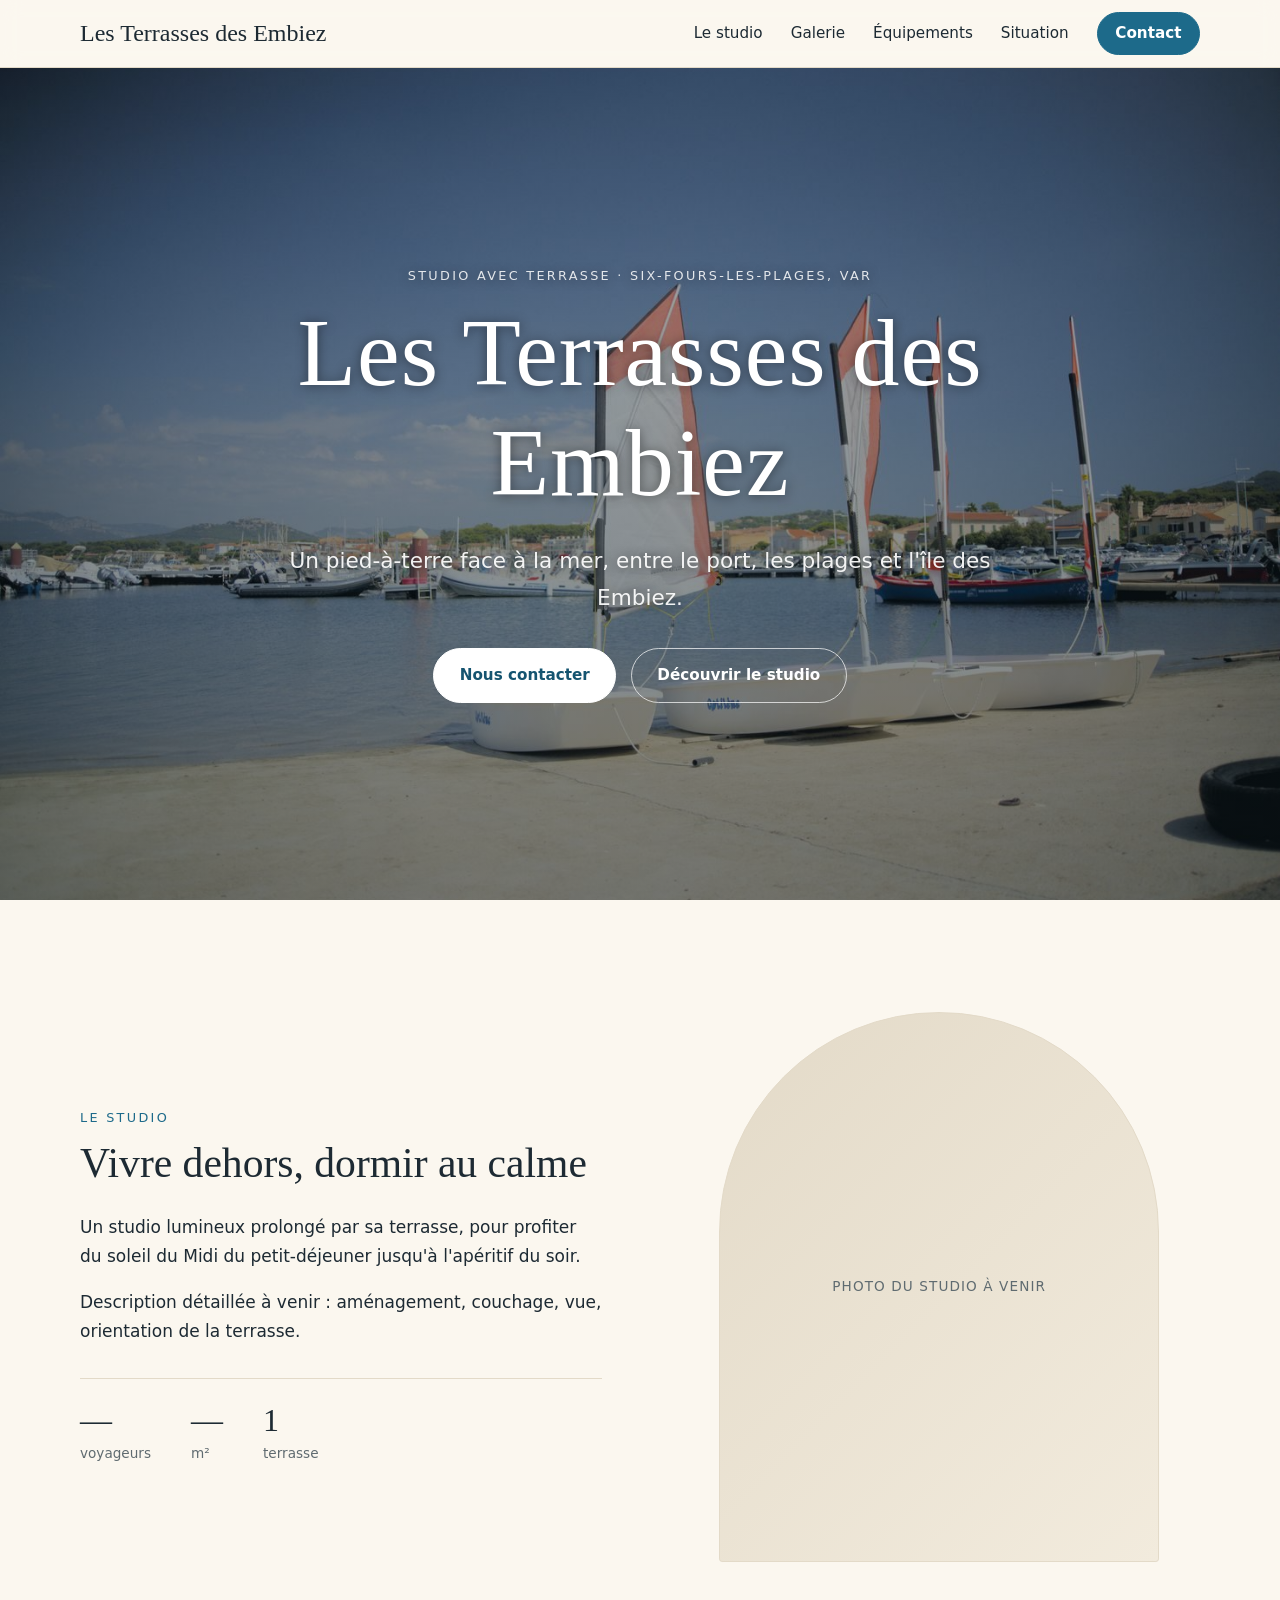
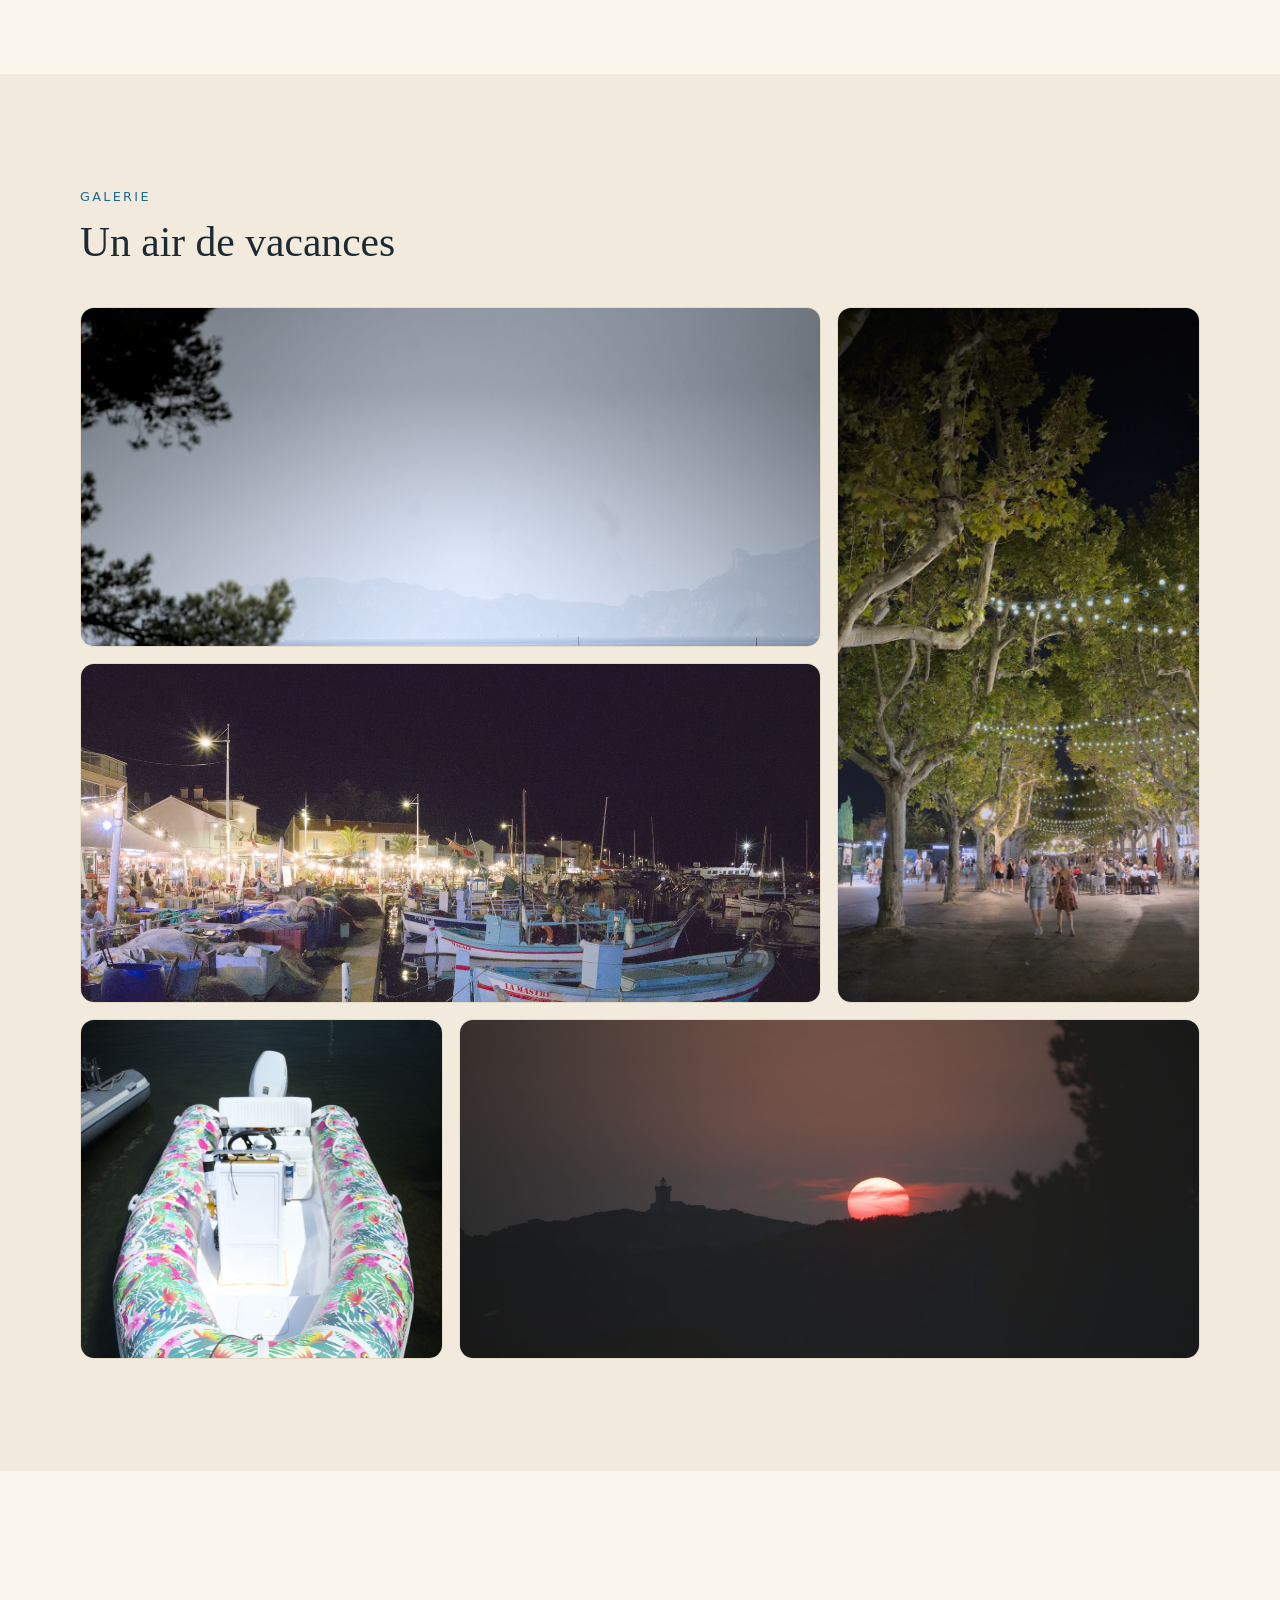
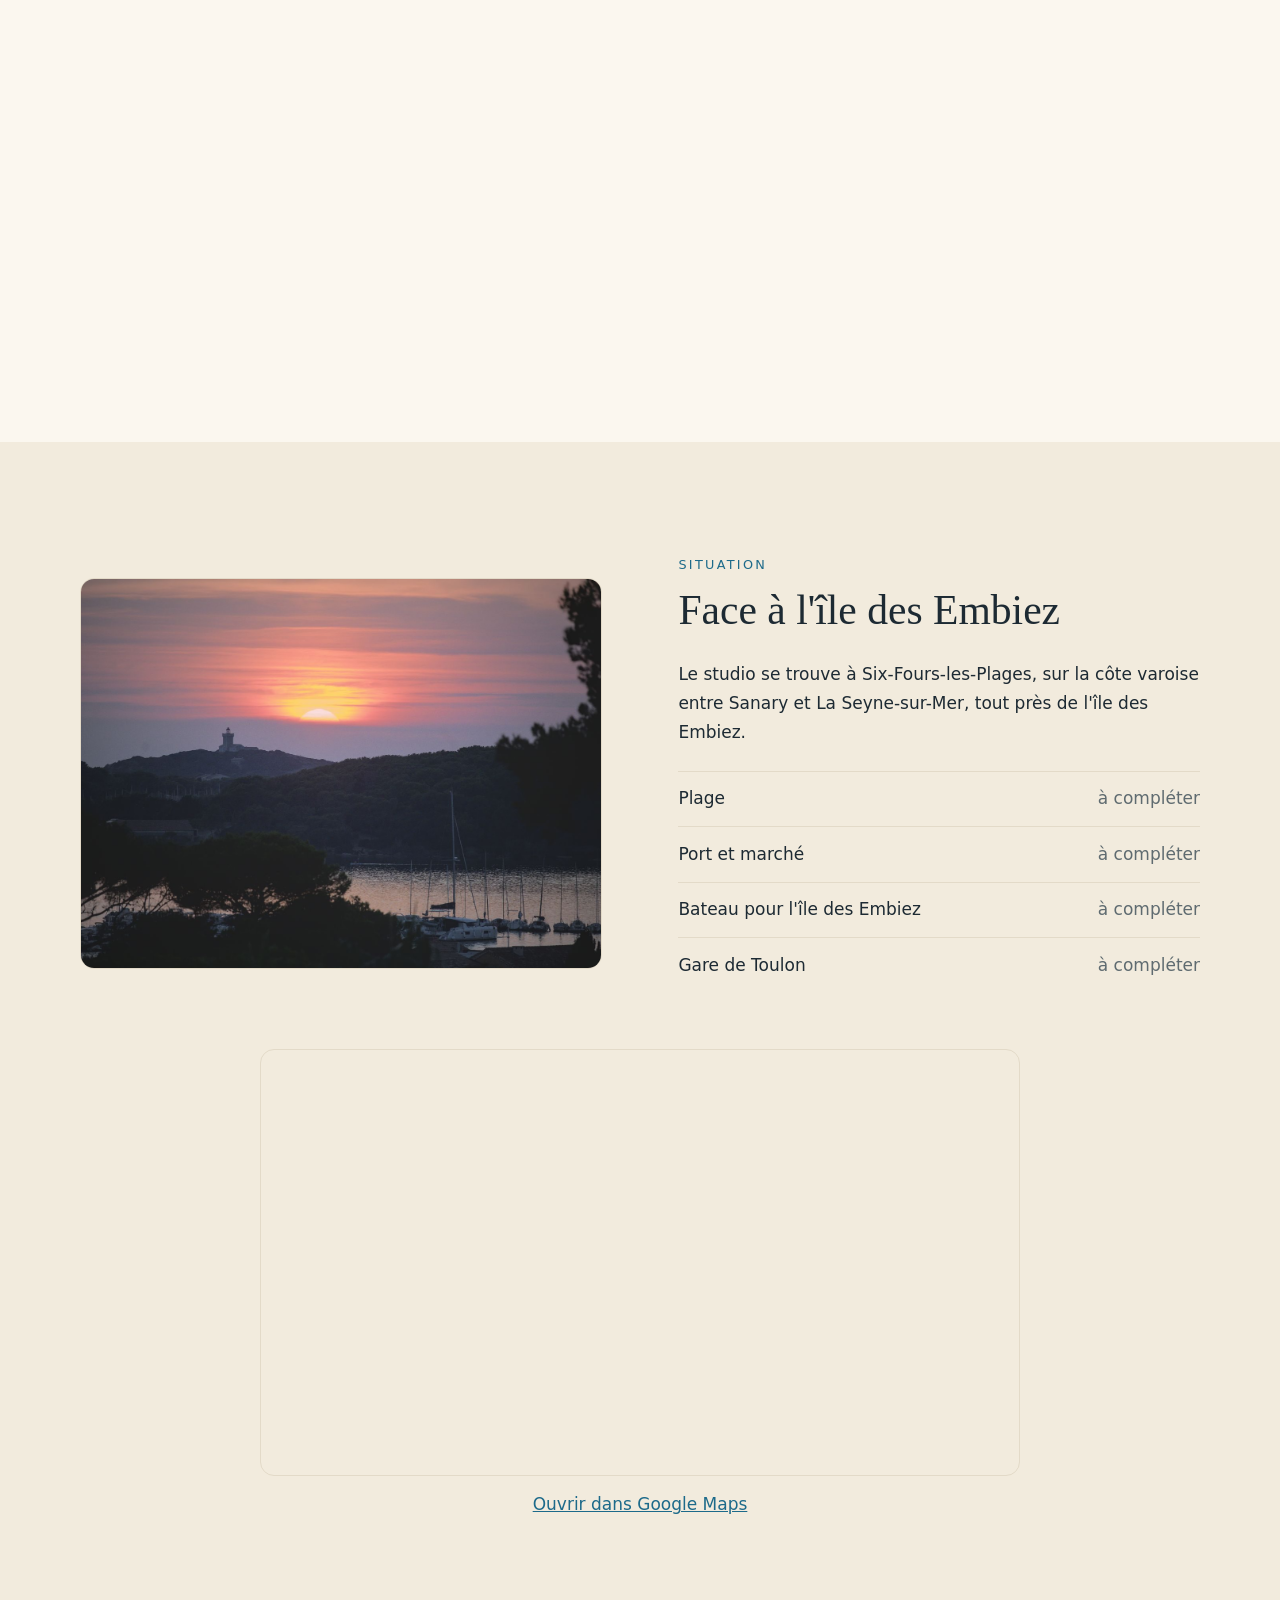
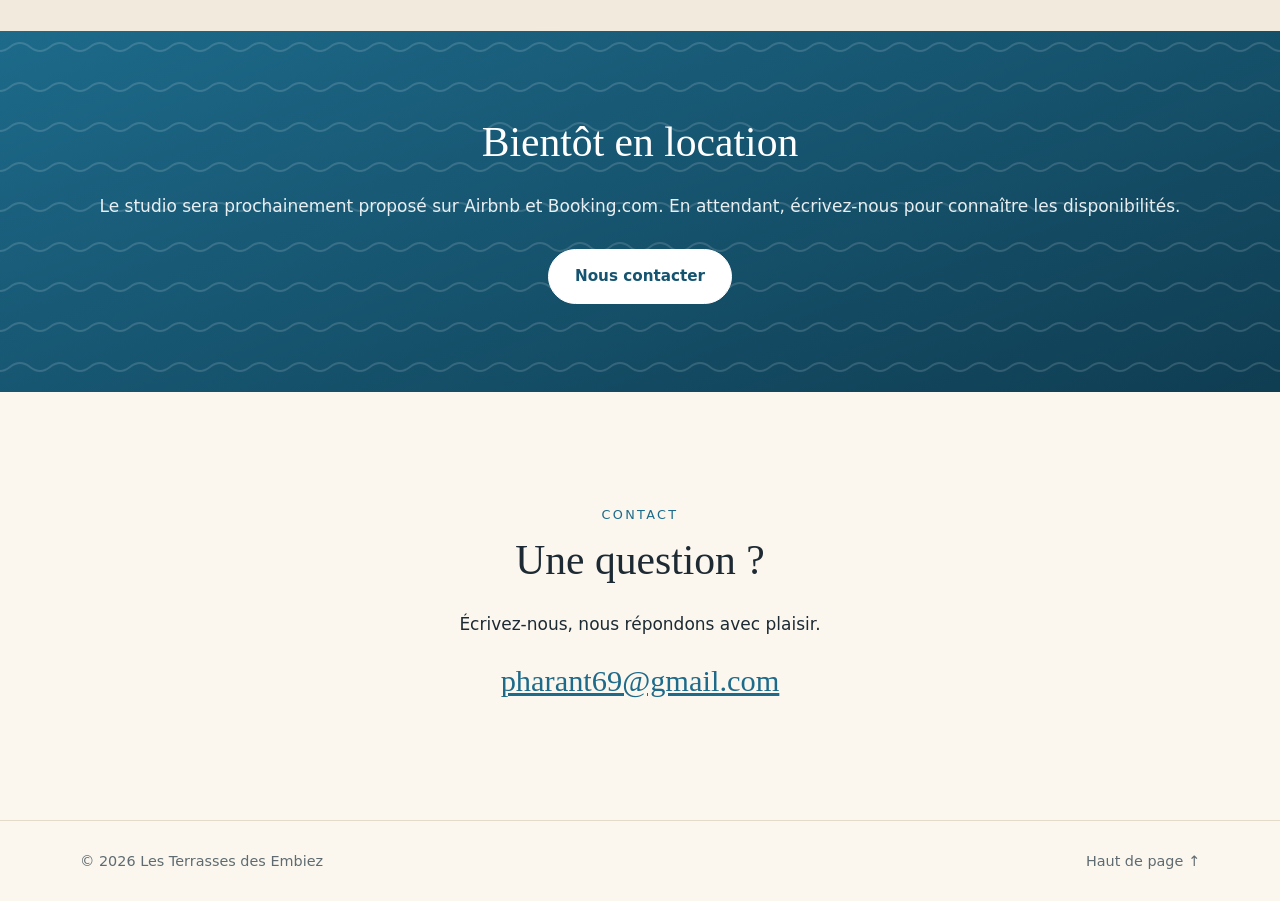
==== index.html @ 855ee157 "Add a first mock-up of the Les Terrasses des Embiez site French-only one-page mock-up built from the" ====
<!DOCTYPE html>
<html lang="fr">
<head>
  <meta charset="utf-8">
  <meta name="viewport" content="width=device-width, initial-scale=1">
  <!-- MAQUETTE : les éléments à compléter sont signalés par « TODO » -->
  <title>Les Terrasses des Embiez — Studio à Six-Fours-les-Plages</title>
  <meta name="description" content="Un studio avec terrasse face à l'île des Embiez, à Six-Fours-les-Plages, dans le Var. Découvrez le logement et ses environs.">
  <meta name="theme-color" content="#1d6a8a">
  <meta property="og:title" content="Les Terrasses des Embiez — Studio à Six-Fours-les-Plages">
  <meta property="og:description" content="Un studio avec terrasse face à l'île des Embiez, dans le Var.">
  <meta property="og:type" content="website">
  <link rel="icon" href="images/favicon.svg" type="image/svg+xml">
  <link rel="stylesheet" href="css/style.css">
  <script>document.documentElement.classList.add('js');</script>
</head>
<body>
  <a class="skip-link" href="#studio">Aller au contenu</a>

  <header class="site-header">
    <div class="container header-inner">
      <a class="brand" href="#accueil">Les Terrasses des Embiez</a>
      <button class="nav-toggle" type="button" aria-expanded="false" aria-controls="menu" aria-label="Ouvrir le menu">
        <span></span><span></span><span></span>
      </button>
      <nav id="menu" class="nav" aria-label="Navigation principale">
        <a href="#studio">Le studio</a>
        <a href="#galerie">Galerie</a>
        <a href="#equipements">Équipements</a>
        <a href="#situation">Situation</a>
        <a class="btn btn-small" href="#contact">Contact</a>
      </nav>
    </div>
  </header>

  <main>
    <section id="accueil" class="hero">
      <div class="container hero-content">
        <p class="eyebrow">Studio avec terrasse · Six-Fours-les-Plages, Var</p>
        <h1>Les Terrasses des Embiez</h1>
        <p class="hero-lead">Un pied-à-terre face à la mer, entre le port, les plages et l'île des Embiez.</p>
        <div class="hero-actions">
          <!-- TODO : liens Airbnb et Booking.com quand les annonces existeront -->
          <a class="btn" href="#contact">Nous contacter</a>
          <a class="btn btn-ghost" href="#studio">Découvrir le studio</a>
        </div>
      </div>
    </section>

    <section id="studio" class="section">
      <div class="container split">
        <div class="reveal">
          <p class="eyebrow">Le studio</p>
          <h2>Vivre dehors, dormir au calme</h2>
          <!-- TODO : description du studio -->
          <p>Un studio lumineux prolongé par sa terrasse, pour profiter du soleil du Midi du petit-déjeuner jusqu'à l'apéritif du soir.</p>
          <p>Description détaillée à venir : aménagement, couchage, vue, orientation de la terrasse.</p>
          <ul class="facts">
            <li><strong>—</strong><span>voyageurs</span></li>
            <li><strong>—</strong><span>m²</span></li>
            <li><strong>1</strong><span>terrasse</span></li>
          </ul>
        </div>
        <!-- TODO : photo du studio ou de la terrasse -->
        <figure class="photo photo-arch reveal"><span>Photo du studio à venir</span></figure>
      </div>
    </section>

    <section id="galerie" class="section section-alt">
      <div class="container">
        <div class="section-head reveal">
          <p class="eyebrow">Galerie</p>
          <h2>Un air de vacances</h2>
        </div>
        <!-- TODO : ajouter des photos de l'intérieur et de la terrasse -->
        <div class="gallery">
          <figure class="photo wide reveal"><img src="images/baie.jpg" style="object-position: center 80%" alt="La baie et ses voiliers au mouillage, collines en arrière-plan" width="1475" height="1004" loading="lazy"></figure>
          <figure class="photo tall reveal"><img src="images/platanes.jpg" alt="Platanes illuminés de guirlandes, un soir d'été" width="982" height="1475" loading="lazy"></figure>
          <figure class="photo wide reveal"><img src="images/port-nuit.jpg" alt="Barques de pêche et filets sur le quai du port, la nuit" width="1475" height="982" loading="lazy"></figure>
          <figure class="photo reveal"><img src="images/semi-rigide.jpg" alt="Bateau pneumatique aux motifs tropicaux amarré dans le port" width="982" height="1475" loading="lazy"></figure>
          <figure class="photo wide reveal"><img src="images/soleil.jpg" alt="Le soleil se couche derrière les collines" width="1475" height="918" loading="lazy"></figure>
        </div>
      </div>
    </section>

    <section id="equipements" class="section">
      <div class="container">
        <div class="section-head reveal">
          <p class="eyebrow">Équipements</p>
          <h2>Tout le nécessaire, sans superflu</h2>
        </div>
        <!-- TODO : remplacer « À compléter » par les équipements réels -->
        <ul class="features">
          <li class="reveal"><h3>Terrasse</h3><p>À compléter.</p></li>
          <li class="reveal"><h3>Coin nuit</h3><p>À compléter.</p></li>
          <li class="reveal"><h3>Cuisine</h3><p>À compléter.</p></li>
          <li class="reveal"><h3>Salle d'eau</h3><p>À compléter.</p></li>
          <li class="reveal"><h3>Linge et wifi</h3><p>À compléter.</p></li>
          <li class="reveal"><h3>Arrivée et parking</h3><p>À compléter.</p></li>
        </ul>
      </div>
    </section>

    <section id="situation" class="section section-alt">
      <div class="container split">
        <figure class="photo reveal"><img src="images/coucher-soleil.jpg" alt="Coucher de soleil sur la baie et les voiliers au mouillage" width="1475" height="981" loading="lazy"></figure>
        <div class="reveal">
          <p class="eyebrow">Situation</p>
          <h2>Face à l'île des Embiez</h2>
          <p>Le studio se trouve à Six-Fours-les-Plages, sur la côte varoise entre Sanary et La Seyne-sur-Mer, tout près de l'île des Embiez.</p>
          <!-- TODO : distances réelles -->
          <ul class="distances">
            <li><span>Plage</span><span>à compléter</span></li>
            <li><span>Port et marché</span><span>à compléter</span></li>
            <li><span>Bateau pour l'île des Embiez</span><span>à compléter</span></li>
            <li><span>Gare de Toulon</span><span>à compléter</span></li>
          </ul>
        </div>
      </div>
      <div class="container map reveal">
        <div class="map-frame">
          <!-- TODO : coordonnées exactes du studio -->
          <iframe src="https://www.google.com/maps?q=%C3%8Ele%20des%20Embiez&amp;z=13&amp;hl=fr&amp;output=embed" title="Carte : l'île des Embiez et Six-Fours-les-Plages" loading="lazy" referrerpolicy="no-referrer-when-downgrade" allowfullscreen></iframe>
        </div>
        <a href="https://www.google.com/maps/search/?api=1&amp;query=%C3%8Ele%20des%20Embiez" target="_blank" rel="noopener">Ouvrir dans Google Maps</a>
      </div>
    </section>

    <!-- Reste masqué tant que data/availability.json n'existe pas (voir README) -->
    <section id="disponibilites" class="section" data-availability data-remote="https://raw.githubusercontent.com/harantol/terrasses_embiez/main/data/availability.json" data-src="data/availability.json" hidden>
      <div class="container center">
        <p class="eyebrow">Disponibilités</p>
        <h2>Quand venir ?</h2>
        <div class="cal">
          <div class="cal-nav">
            <button class="cal-prev" type="button" aria-label="Mois précédents">←</button>
            <button class="cal-next" type="button" aria-label="Mois suivants">→</button>
          </div>
          <div class="cal-months" aria-live="polite"></div>
          <p class="cal-legend"><span class="cal-key free"></span>Disponible <span class="cal-key booked"></span>Indisponible</p>
          <p class="cal-note">Calendrier indicatif, synchronisé plusieurs fois par jour avec nos calendriers de réservation.</p>
        </div>
      </div>
    </section>

    <section id="reserver" class="cta">
      <div class="container reveal">
        <h2>Bientôt en location</h2>
        <p>Le studio sera prochainement proposé sur Airbnb et Booking.com. En attendant, écrivez-nous pour connaître les disponibilités.</p>
        <div class="cta-actions">
          <a class="btn btn-light" href="#contact">Nous contacter</a>
        </div>
      </div>
    </section>

    <section id="contact" class="section">
      <div class="container narrow center reveal">
        <p class="eyebrow">Contact</p>
        <h2>Une question ?</h2>
        <p>Écrivez-nous, nous répondons avec plaisir.</p>
        <!-- Adresse découpée pour échapper aux robots ; js/main.js en fait un lien -->
        <span class="contact-link" data-user="pharant69" data-domain="gmail.com">pharant69 [arobase] gmail.com</span>
      </div>
    </section>
  </main>

  <footer class="site-footer">
    <div class="container footer-inner">
      <span>© <span id="annee">2026</span> Les Terrasses des Embiez</span>
      <a href="#accueil">Haut de page ↑</a>
    </div>
  </footer>

  <script src="js/main.js" defer></script>
  <script src="js/calendar.js" defer></script>
</body>
</html>
---- css/style.css ----
/* ---------- Thème ---------- */
:root {
  --bg: #fbf7ef;
  --bg-alt: #f2ebdd;
  --text: #1d2a33;
  --muted: #5f6b70;
  --line: #e3dac8;
  --accent: #1d6a8a;
  --accent-hover: #155470;
  --on-accent: #fff;
  --header-bg: rgba(251, 247, 239, 0.88);

  /* Photo d'accueil (`none` pour revenir au dégradé seul) */
  --hero-photo: url("../images/voiliers.jpg");

  --serif: "Iowan Old Style", "Palatino Linotype", Palatino, "Book Antiqua", Georgia, serif;
  --sans: system-ui, -apple-system, "Segoe UI", Roboto, "Helvetica Neue", Arial, sans-serif;
  --radius: 14px;
  --header-h: 68px;

  /* Vagues */
  --pattern: url("data:image/svg+xml,%3Csvg xmlns='http://www.w3.org/2000/svg' width='80' height='40' viewBox='0 0 80 40'%3E%3Cpath d='M0 20c10 0 10-8 20-8s10 8 20 8 10-8 20-8 10 8 20 8' fill='none' stroke='%23fff' stroke-opacity='.14' stroke-width='2'/%3E%3C/svg%3E");
}

@media (prefers-color-scheme: dark) {
  :root {
    --bg: #10181d;
    --bg-alt: #17232a;
    --text: #eef2f2;
    --muted: #9fb0b6;
    --line: #263840;
    --accent: #5fb3d3;
    --accent-hover: #7cc4df;
    --on-accent: #10181d;
    --header-bg: rgba(16, 24, 29, 0.88);
  }
}

/* ---------- Base ---------- */
*, *::before, *::after { box-sizing: border-box; }

html { scroll-behavior: smooth; scroll-padding-top: var(--header-h); }

body {
  margin: 0;
  background: var(--bg);
  color: var(--text);
  font-family: var(--sans);
  font-size: 1.0625rem;
  line-height: 1.7;
  -webkit-font-smoothing: antialiased;
}

h1, h2, h3 { font-family: var(--serif); font-weight: 500; line-height: 1.15; margin: 0 0 0.6em; }
h1 { font-size: clamp(3rem, 10vw, 6rem); letter-spacing: 0.01em; }
h2 { font-size: clamp(1.8rem, 4vw, 2.6rem); }
h3 { font-size: 1.25rem; margin-bottom: 0.3em; }
p { margin: 0 0 1em; }
a { color: var(--accent); }
img { display: block; max-width: 100%; }
ul { list-style: none; margin: 0; padding: 0; }
:focus-visible { outline: 2px solid var(--accent); outline-offset: 3px; }

.container { width: min(1120px, 100% - 2.5rem); margin-inline: auto; }
.narrow { max-width: 640px; }
.center { text-align: center; }

.eyebrow {
  font-size: 0.8rem;
  letter-spacing: 0.18em;
  text-transform: uppercase;
  color: var(--accent);
  margin-bottom: 0.9em;
}

.skip-link {
  position: absolute; left: 1rem; top: -4rem; z-index: 100;
  background: var(--accent); color: var(--on-accent);
  padding: 0.5rem 1rem; border-radius: 8px;
}
.skip-link:focus { top: 1rem; }

/* ---------- Boutons ---------- */
.btn {
  display: inline-block;
  padding: 0.85rem 1.6rem;
  border: 1px solid var(--accent);
  border-radius: 999px;
  background: var(--accent);
  color: var(--on-accent);
  font-weight: 600;
  font-size: 0.95rem;
  text-decoration: none;
  transition: background 0.2s, border-color 0.2s, color 0.2s;
}
.btn:hover { background: var(--accent-hover); border-color: var(--accent-hover); }
.btn-small { padding: 0.5rem 1.1rem; }
.btn-ghost { background: transparent; border-color: rgba(255, 255, 255, 0.7); color: #fff; }
.btn-ghost:hover { background: rgba(255, 255, 255, 0.15); border-color: #fff; }
.btn-light { background: #fff; border-color: #fff; color: #155470; }
.btn-light:hover { background: #e2f0f5; border-color: #e2f0f5; }

/* ---------- En-tête ---------- */
.site-header {
  position: sticky; top: 0; z-index: 50;
  height: var(--header-h);
  background: var(--header-bg);
  backdrop-filter: blur(10px);
  border-bottom: 1px solid var(--line);
}
.header-inner { height: 100%; display: flex; align-items: center; justify-content: space-between; }
.brand { font-family: var(--serif); font-size: 1.5rem; color: var(--text); text-decoration: none; }

.nav { display: flex; align-items: center; gap: 1.75rem; }
.nav a:not(.btn) { color: var(--text); text-decoration: none; font-size: 0.95rem; }
.nav a:not(.btn):hover { color: var(--accent); }
.nav .lang { font-weight: 600; letter-spacing: 0.08em; }

.nav-toggle {
  display: none;
  width: 44px; height: 44px; padding: 10px;
  background: none; border: 0; cursor: pointer;
  flex-direction: column; justify-content: space-between;
}
.nav-toggle span { display: block; height: 2px; background: var(--text); border-radius: 2px; transition: transform 0.2s, opacity 0.2s; }
.nav-toggle[aria-expanded="true"] span:nth-child(1) { transform: translateY(11px) rotate(45deg); }
.nav-toggle[aria-expanded="true"] span:nth-child(2) { opacity: 0; }
.nav-toggle[aria-expanded="true"] span:nth-child(3) { transform: translateY(-11px) rotate(-45deg); }

@media (max-width: 820px) {
  .js .nav-toggle { display: flex; }
  .js .nav {
    position: absolute; top: var(--header-h); left: 0; right: 0;
    flex-direction: column; align-items: stretch; gap: 0;
    padding: 0.5rem 1.25rem 1.25rem;
    background: var(--bg);
    border-bottom: 1px solid var(--line);
    display: none;
  }
  .js .nav.open { display: flex; }
  .js .nav a:not(.btn) { padding: 0.8rem 0; border-bottom: 1px solid var(--line); }
  .js .nav .btn { margin-top: 1rem; text-align: center; }
  /* Sans JavaScript : le menu reste visible et défile horizontalement */
  html:not(.js) .nav { overflow-x: auto; gap: 1.1rem; margin-left: 1rem; white-space: nowrap; }
}

/* ---------- Accueil ---------- */
.hero {
  min-height: min(calc(100svh - var(--header-h)), 860px);
  display: flex; align-items: center; justify-content: center;
  padding: 4rem 0;
  color: #fff;
  text-align: center;
  background:
    linear-gradient(rgba(10, 22, 28, 0.35), rgba(10, 22, 28, 0.55)),
    var(--hero-photo) center / cover no-repeat,
    linear-gradient(160deg, #4fa3c7 0%, #1d6a8a 55%, #0f3d52 100%);
}
.hero-content { max-width: 760px; text-shadow: 0 1px 12px rgba(0, 0, 0, 0.45); }
.hero .btn { text-shadow: none; }
.hero .eyebrow { color: rgba(255, 255, 255, 0.85); }
.hero h1 { margin-bottom: 0.25em; }
.hero-lead { font-size: clamp(1.1rem, 2.4vw, 1.35rem); color: rgba(255, 255, 255, 0.92); margin-bottom: 2rem; }
.hero-actions, .cta-actions { display: flex; flex-wrap: wrap; gap: 0.9rem; justify-content: center; }
.hero .btn:not(.btn-ghost) { background: #fff; border-color: #fff; color: #155470; }
.hero .btn:not(.btn-ghost):hover { background: #e2f0f5; border-color: #e2f0f5; }

/* ---------- Sections ---------- */
.section { padding: clamp(4rem, 9vw, 7rem) 0; }
.section-alt { background: var(--bg-alt); }
.section-head { max-width: 640px; margin-bottom: 2.5rem; }

.split { display: grid; grid-template-columns: 1fr 1fr; gap: clamp(2rem, 6vw, 5rem); align-items: center; }
@media (max-width: 820px) { .split { grid-template-columns: 1fr; } }

.facts { display: flex; gap: 2.5rem; margin-top: 2rem; padding-top: 1.5rem; border-top: 1px solid var(--line); }
.facts strong { display: block; font-family: var(--serif); font-size: 2rem; font-weight: 500; line-height: 1.1; }
.facts span { font-size: 0.85rem; color: var(--muted); }

/* ---------- Photos ---------- */
.photo {
  margin: 0;
  aspect-ratio: 4 / 3;
  border-radius: var(--radius);
  overflow: hidden;
  background: linear-gradient(135deg, var(--line), var(--bg-alt));
  border: 1px solid var(--line);
  display: grid; place-items: center;
}
.photo span { color: var(--muted); font-size: 0.85rem; letter-spacing: 0.08em; text-transform: uppercase; }
.photo img { width: 100%; height: 100%; object-fit: cover; }
.photo-arch { aspect-ratio: 4 / 5; border-radius: 999px 999px var(--radius) var(--radius); max-width: 440px; width: 100%; justify-self: center; }

.gallery { display: grid; grid-template-columns: repeat(3, 1fr); grid-auto-rows: 340px; gap: 1rem; }
.gallery .photo { aspect-ratio: auto; }
.gallery .wide { grid-column: span 2; }
.gallery .tall { grid-row: span 2; }
@media (max-width: 820px) {
  .gallery { grid-template-columns: 1fr; grid-auto-rows: auto; }
  .gallery .wide { grid-column: auto; }
  .gallery .tall { grid-row: auto; }
  .gallery .photo img { height: auto; }
}

.around { display: grid; grid-template-columns: repeat(4, 1fr); gap: 1rem; margin-top: clamp(2rem, 5vw, 3.5rem); }
@media (max-width: 820px) { .around { grid-template-columns: repeat(2, 1fr); } }

/* ---------- Vidéo ---------- */
.video { max-width: 960px; margin-top: clamp(3rem, 7vw, 5rem); text-align: center; }
.video-frame { aspect-ratio: 16 / 9; border-radius: var(--radius); overflow: hidden; background: #000; border: 1px solid var(--line); }
.video-frame iframe { display: block; width: 100%; height: 100%; border: 0; }

/* ---------- Carte ---------- */
.map { max-width: 760px; margin-top: clamp(2rem, 5vw, 3.5rem); text-align: center; }
.map-frame { aspect-ratio: 16 / 9; border-radius: var(--radius); overflow: hidden; border: 1px solid var(--line); margin-bottom: 0.9rem; }
.map-side { margin-top: 0; }
.map-frame iframe { display: block; width: 100%; height: 100%; border: 0; }

/* ---------- Équipements ---------- */
.features { display: grid; grid-template-columns: repeat(auto-fit, minmax(260px, 1fr)); gap: 1rem; }
.features li { padding: 1.5rem; border: 1px solid var(--line); border-radius: var(--radius); }
.features p { margin: 0; color: var(--muted); font-size: 0.95rem; }

/* ---------- Bon à savoir ---------- */
.notes { max-width: 760px; margin-top: 2.5rem; padding: 1.5rem; border-left: 3px solid var(--accent); background: var(--bg-alt); border-radius: 0 var(--radius) var(--radius) 0; }
.notes p { margin: 0; color: var(--muted); font-size: 0.95rem; }

/* ---------- Situation ---------- */
.distances { margin-top: 1.5rem; }
.distances li { display: flex; justify-content: space-between; gap: 1rem; padding: 0.8rem 0; border-top: 1px solid var(--line); }
.distances li span:last-child { color: var(--muted); white-space: nowrap; }

/* ---------- Disponibilités ---------- */
.cal { max-width: 720px; margin: 2rem auto 0; }
.cal-nav { display: flex; justify-content: space-between; margin-bottom: -44px; position: relative; z-index: 1; }
.cal-nav button {
  width: 44px; height: 44px;
  border: 1px solid var(--line); border-radius: 50%;
  background: var(--bg); color: var(--text);
  font-size: 1.1rem; cursor: pointer;
}
.cal-nav button:hover:not(:disabled) { border-color: var(--accent); color: var(--accent); }
.cal-nav button:disabled { opacity: 0.35; cursor: default; }
.cal-months { display: grid; grid-template-columns: 1fr 1fr; gap: 2.5rem; }
.cal-month h3 { font-size: 1.15rem; text-transform: capitalize; margin-bottom: 1rem; line-height: 44px; }
.cal-grid { display: grid; grid-template-columns: repeat(7, 1fr); gap: 4px; font-size: 0.9rem; }
.cal-weekday { color: var(--muted); font-size: 0.75rem; text-transform: uppercase; padding-bottom: 0.3rem; }
.cal-day { aspect-ratio: 1; display: grid; place-items: center; border-radius: 8px; }
.cal-day.free { background: var(--bg-alt); }
.cal-day.booked { color: var(--muted); text-decoration: line-through; opacity: 0.55; }
.cal-day.past { color: var(--muted); opacity: 0.35; }
.cal-legend { margin: 1.75rem 0 0.5rem; font-size: 0.9rem; color: var(--muted); }
.cal-key { display: inline-block; width: 0.9rem; height: 0.9rem; border-radius: 4px; vertical-align: -0.1rem; margin: 0 0.35rem 0 1rem; }
.cal-key.free { background: var(--bg-alt); border: 1px solid var(--line); margin-left: 0; }
.cal-key.booked { border: 1px dashed var(--muted); opacity: 0.6; }
.cal-note { font-size: 0.85rem; color: var(--muted); margin: 0; }
@media (max-width: 640px) {
  .cal-months { grid-template-columns: 1fr; }
  .cal-month + .cal-month { display: none; }
}

/* ---------- Appel à réserver ---------- */
.cta {
  padding: clamp(3.5rem, 8vw, 5.5rem) 0;
  text-align: center;
  color: #fff;
  background: var(--pattern), linear-gradient(160deg, #1d6a8a, #0f3d52);
}
.cta p { color: rgba(255, 255, 255, 0.9); margin-bottom: 1.75rem; }
.airbnb-embed-frame { width: min(450px, 100%); min-height: 300px; margin: 0 auto 1.75rem; }
.airbnb-embed-frame a { color: #fff; display: block; }
.airbnb-embed-frame iframe { border-radius: var(--radius); }

/* ---------- Contact et pied de page ---------- */
.contact-link { font-family: var(--serif); font-size: clamp(1.3rem, 4vw, 1.9rem); overflow-wrap: anywhere; }

.site-footer { border-top: 1px solid var(--line); padding: 1.75rem 0; font-size: 0.9rem; color: var(--muted); }
.footer-inner { display: flex; justify-content: space-between; gap: 1rem; flex-wrap: wrap; }
.site-footer a { color: var(--muted); text-decoration: none; }
.site-footer a:hover { color: var(--accent); }

/* ---------- Apparition au défilement ---------- */
.js .reveal { opacity: 0; transform: translateY(18px); transition: opacity 0.7s ease, transform 0.7s ease; }
.js .reveal.visible { opacity: 1; transform: none; }

@media (prefers-reduced-motion: reduce) {
  html { scroll-behavior: auto; }
  .js .reveal { opacity: 1; transform: none; transition: none; }
}
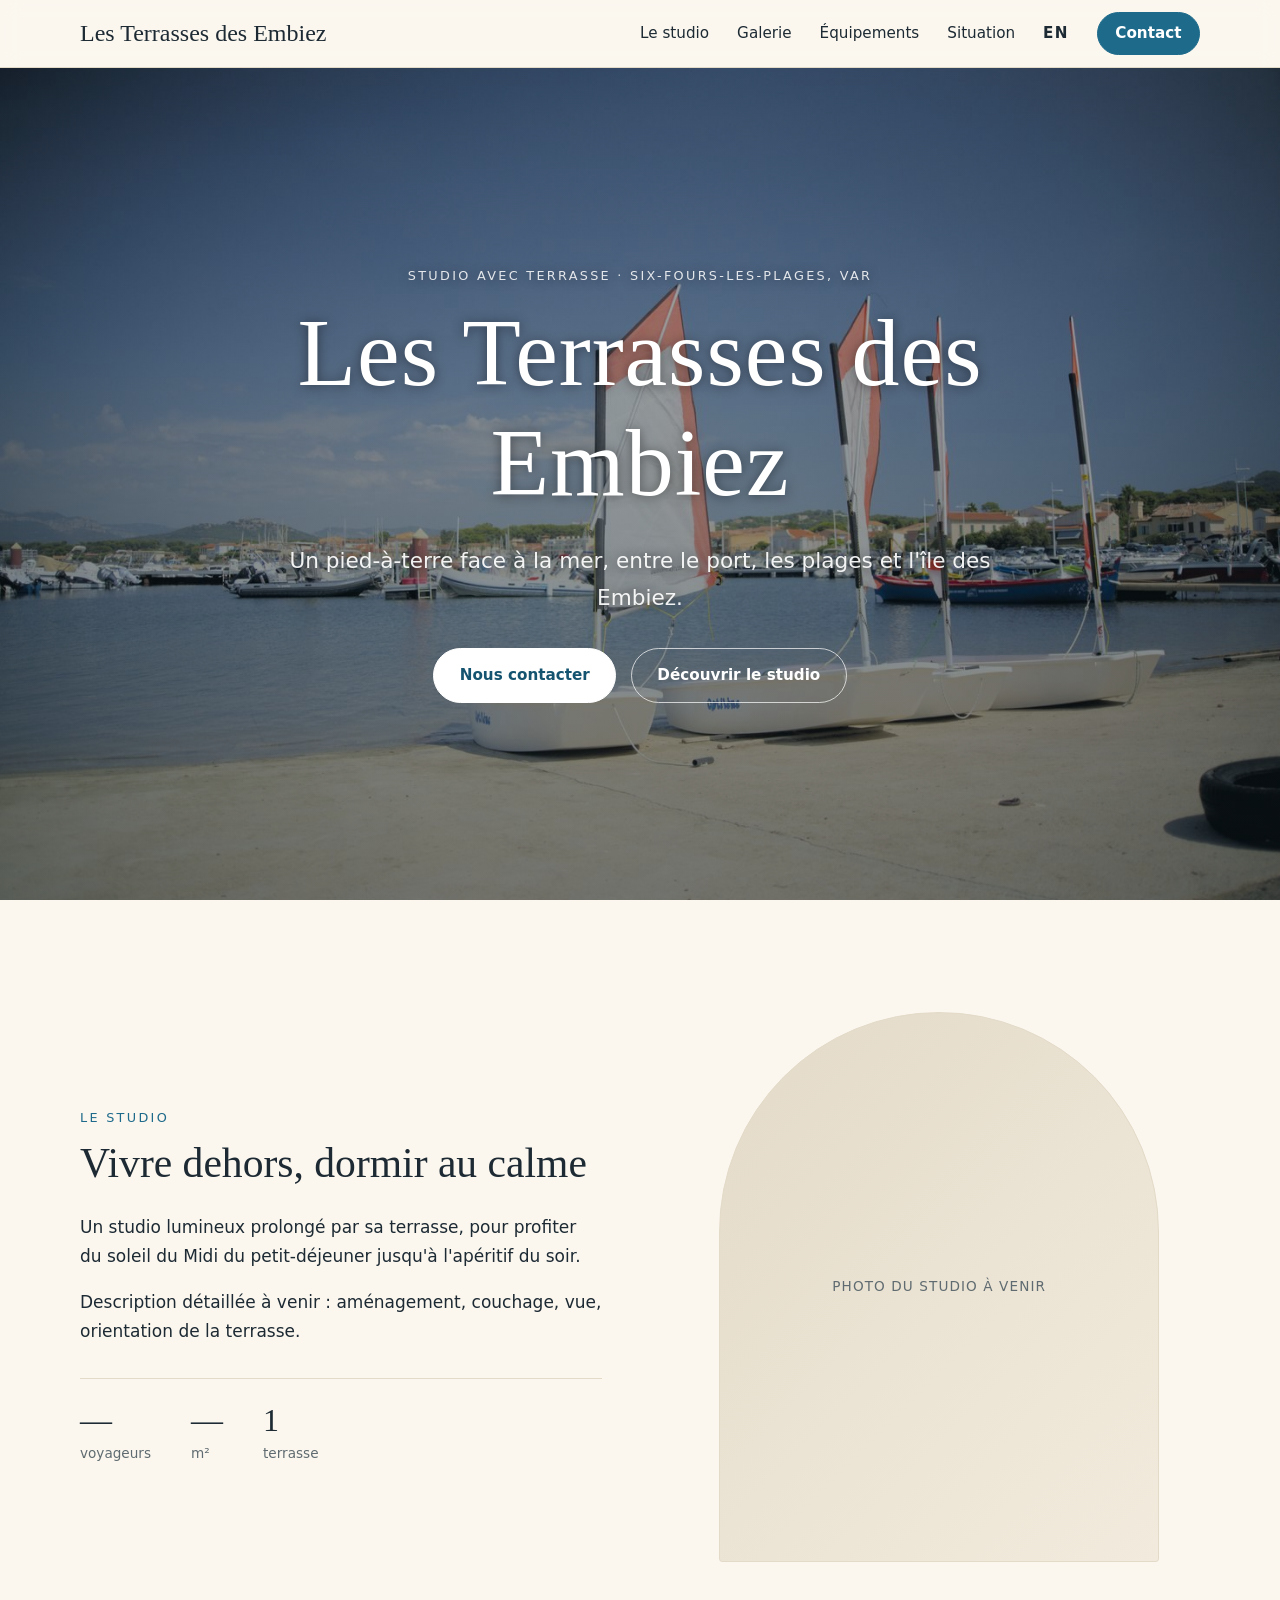
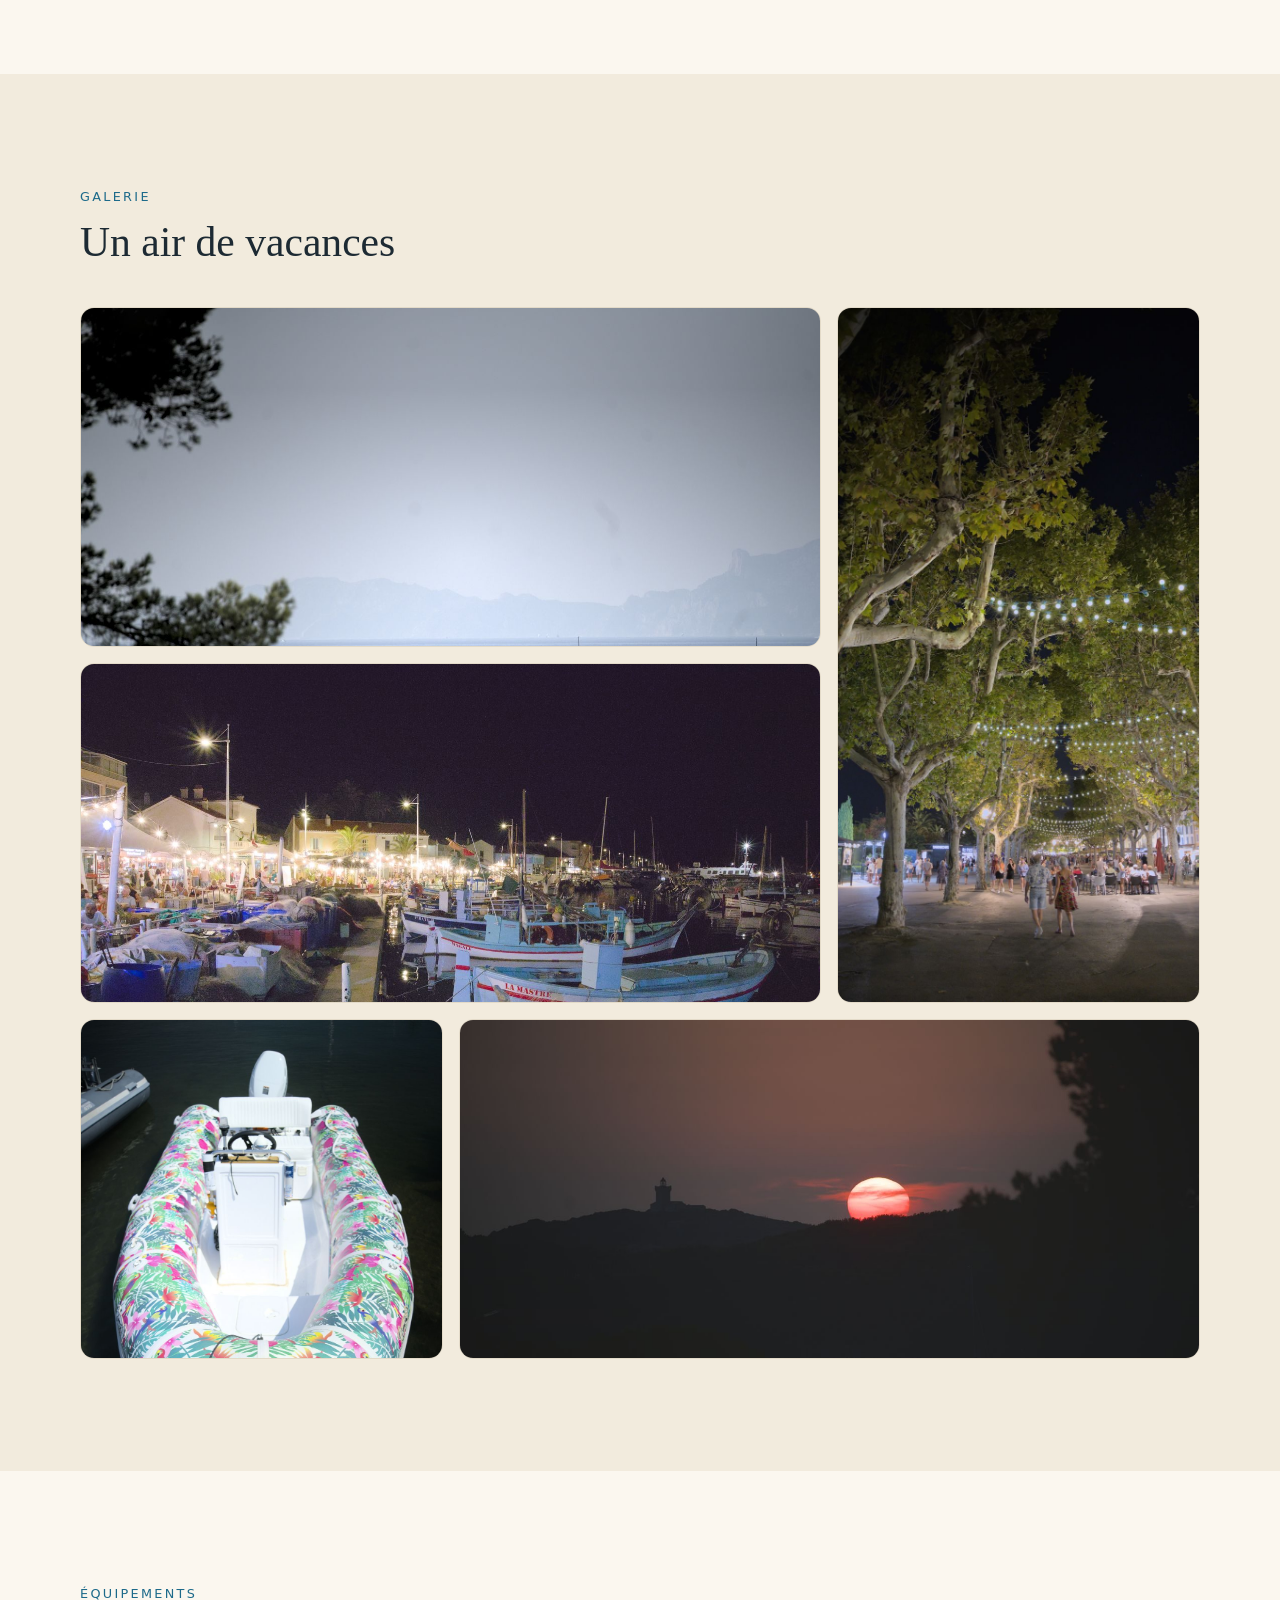
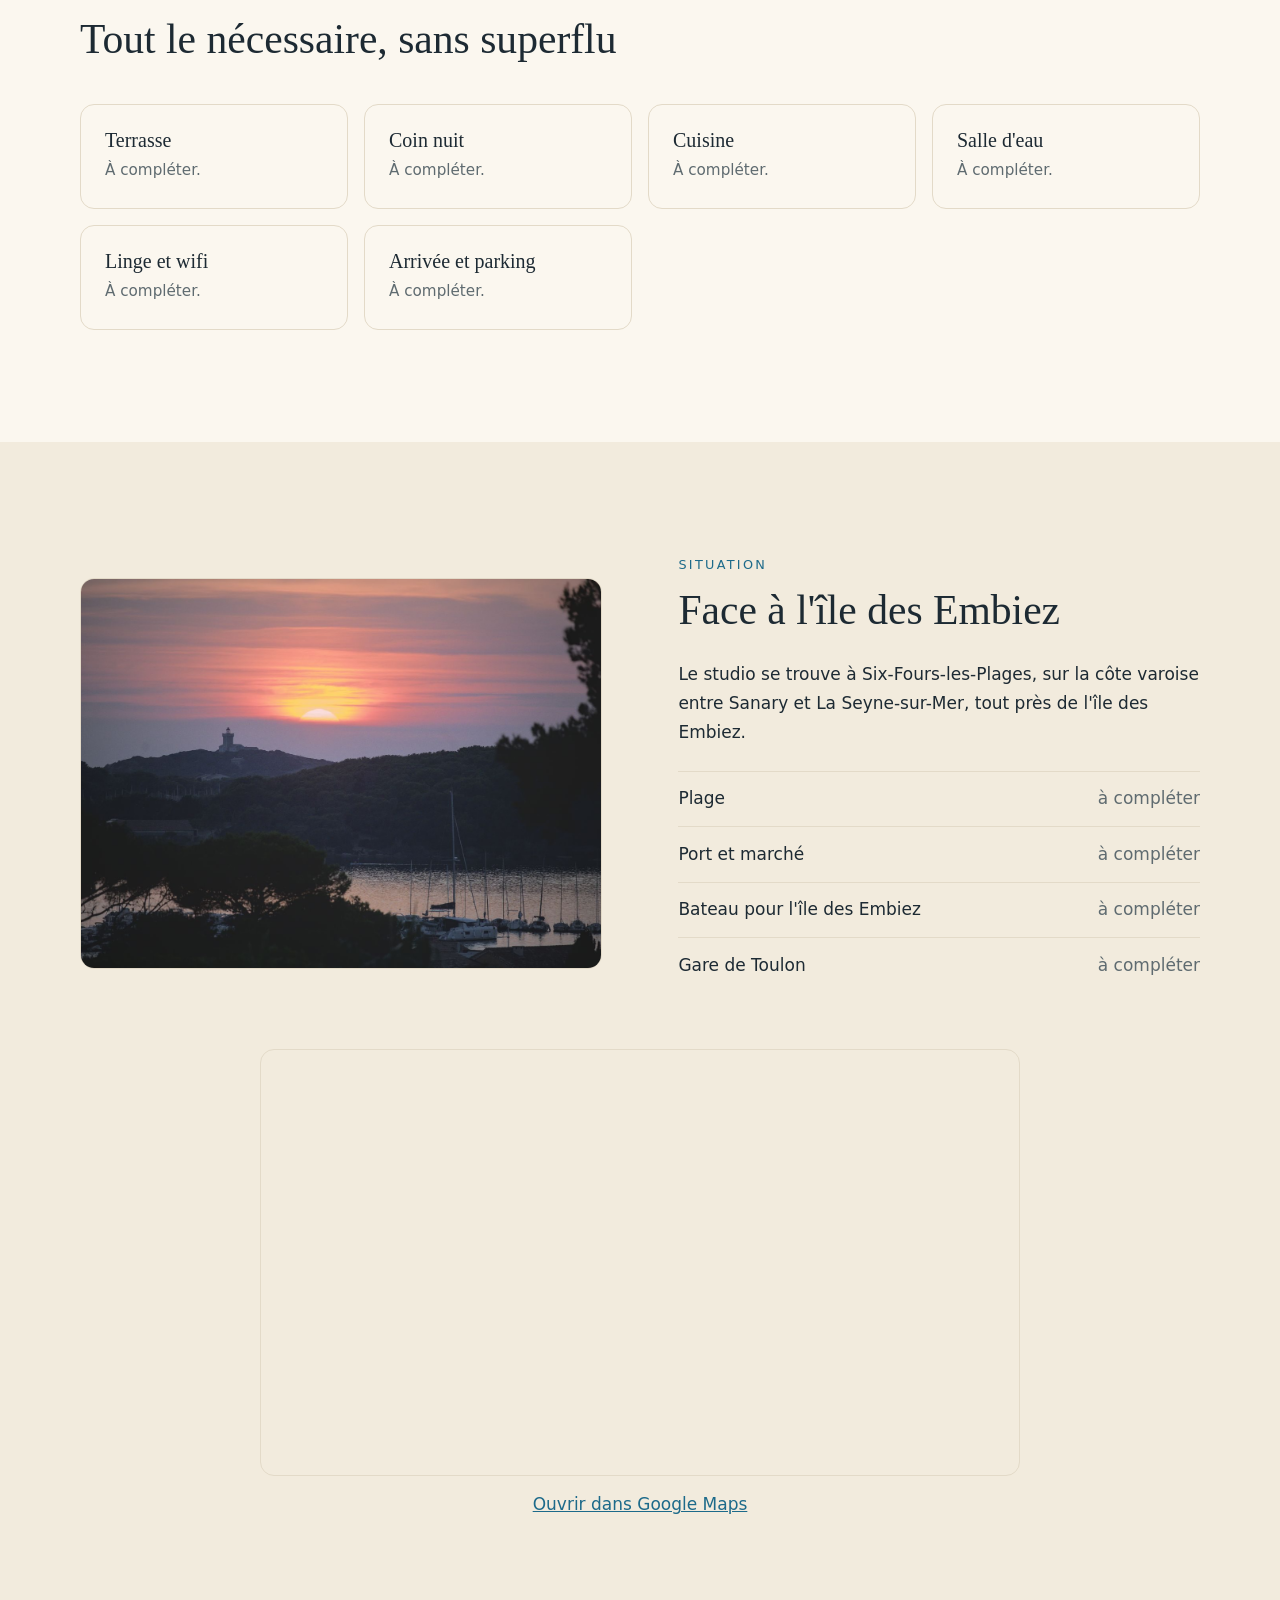
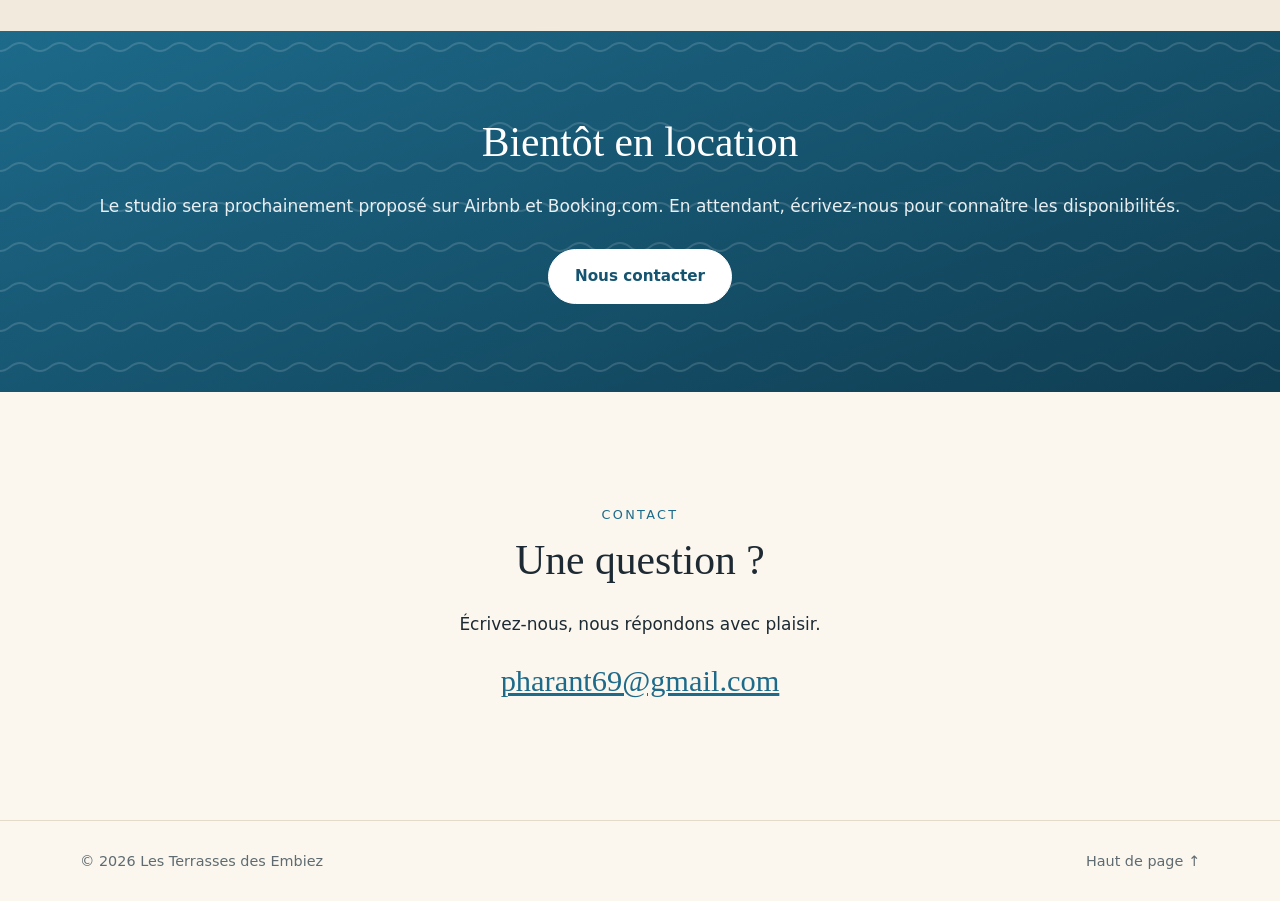
==== commit c728bf6a: "Add the English version of the studio mock-up Co-Authored-By: Claude Opus 5.5 <noreply@anthropic.com" ====
--- a/index.html
+++ b/index.html
@@ -10,6 +10,8 @@
   <meta property="og:title" content="Les Terrasses des Embiez — Studio à Six-Fours-les-Plages">
   <meta property="og:description" content="Un studio avec terrasse face à l'île des Embiez, dans le Var.">
   <meta property="og:type" content="website">
+  <link rel="alternate" hreflang="fr" href="./">
+  <link rel="alternate" hreflang="en" href="en/">
   <link rel="icon" href="images/favicon.svg" type="image/svg+xml">
   <link rel="stylesheet" href="css/style.css">
   <script>document.documentElement.classList.add('js');</script>
@@ -28,6 +30,7 @@
         <a href="#galerie">Galerie</a>
         <a href="#equipements">Équipements</a>
         <a href="#situation">Situation</a>
+        <a class="lang" href="en/index.html" lang="en" hreflang="en" aria-label="English version">EN</a>
         <a class="btn btn-small" href="#contact">Contact</a>
       </nav>
     </div>
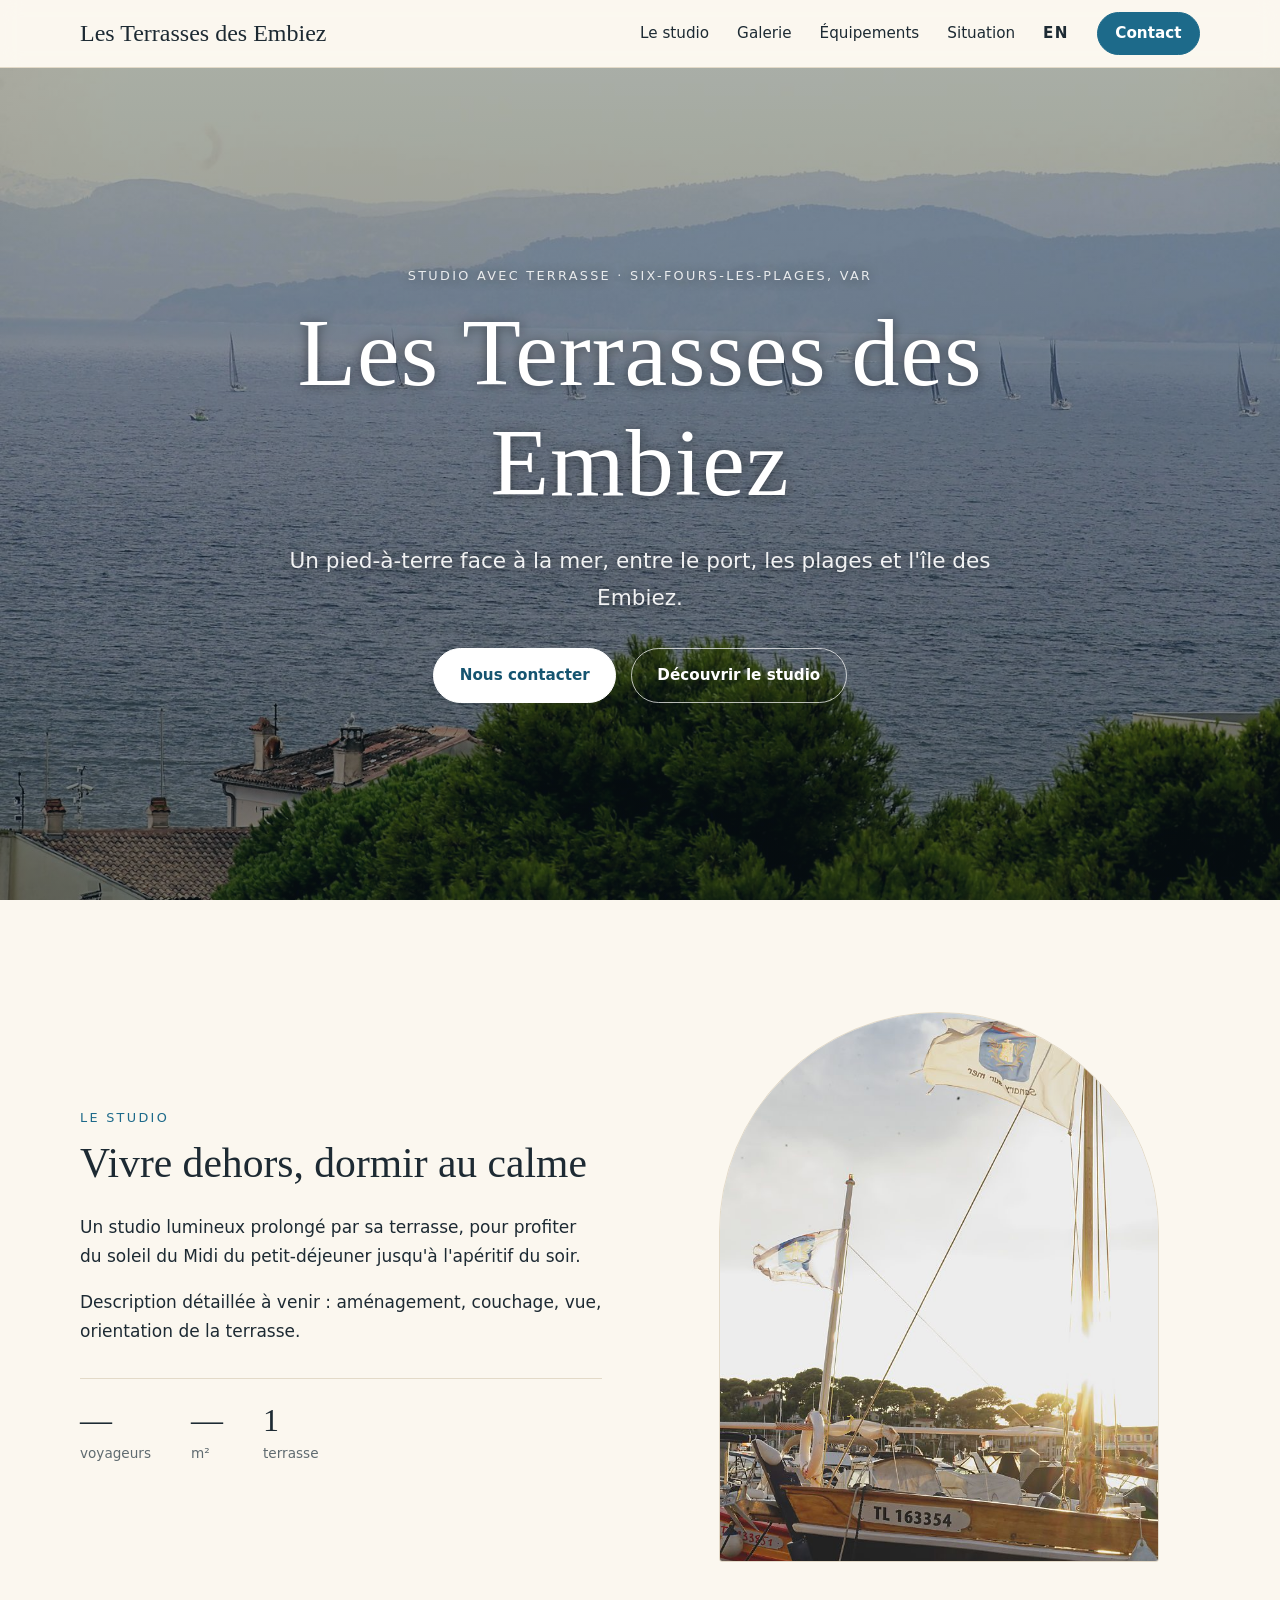
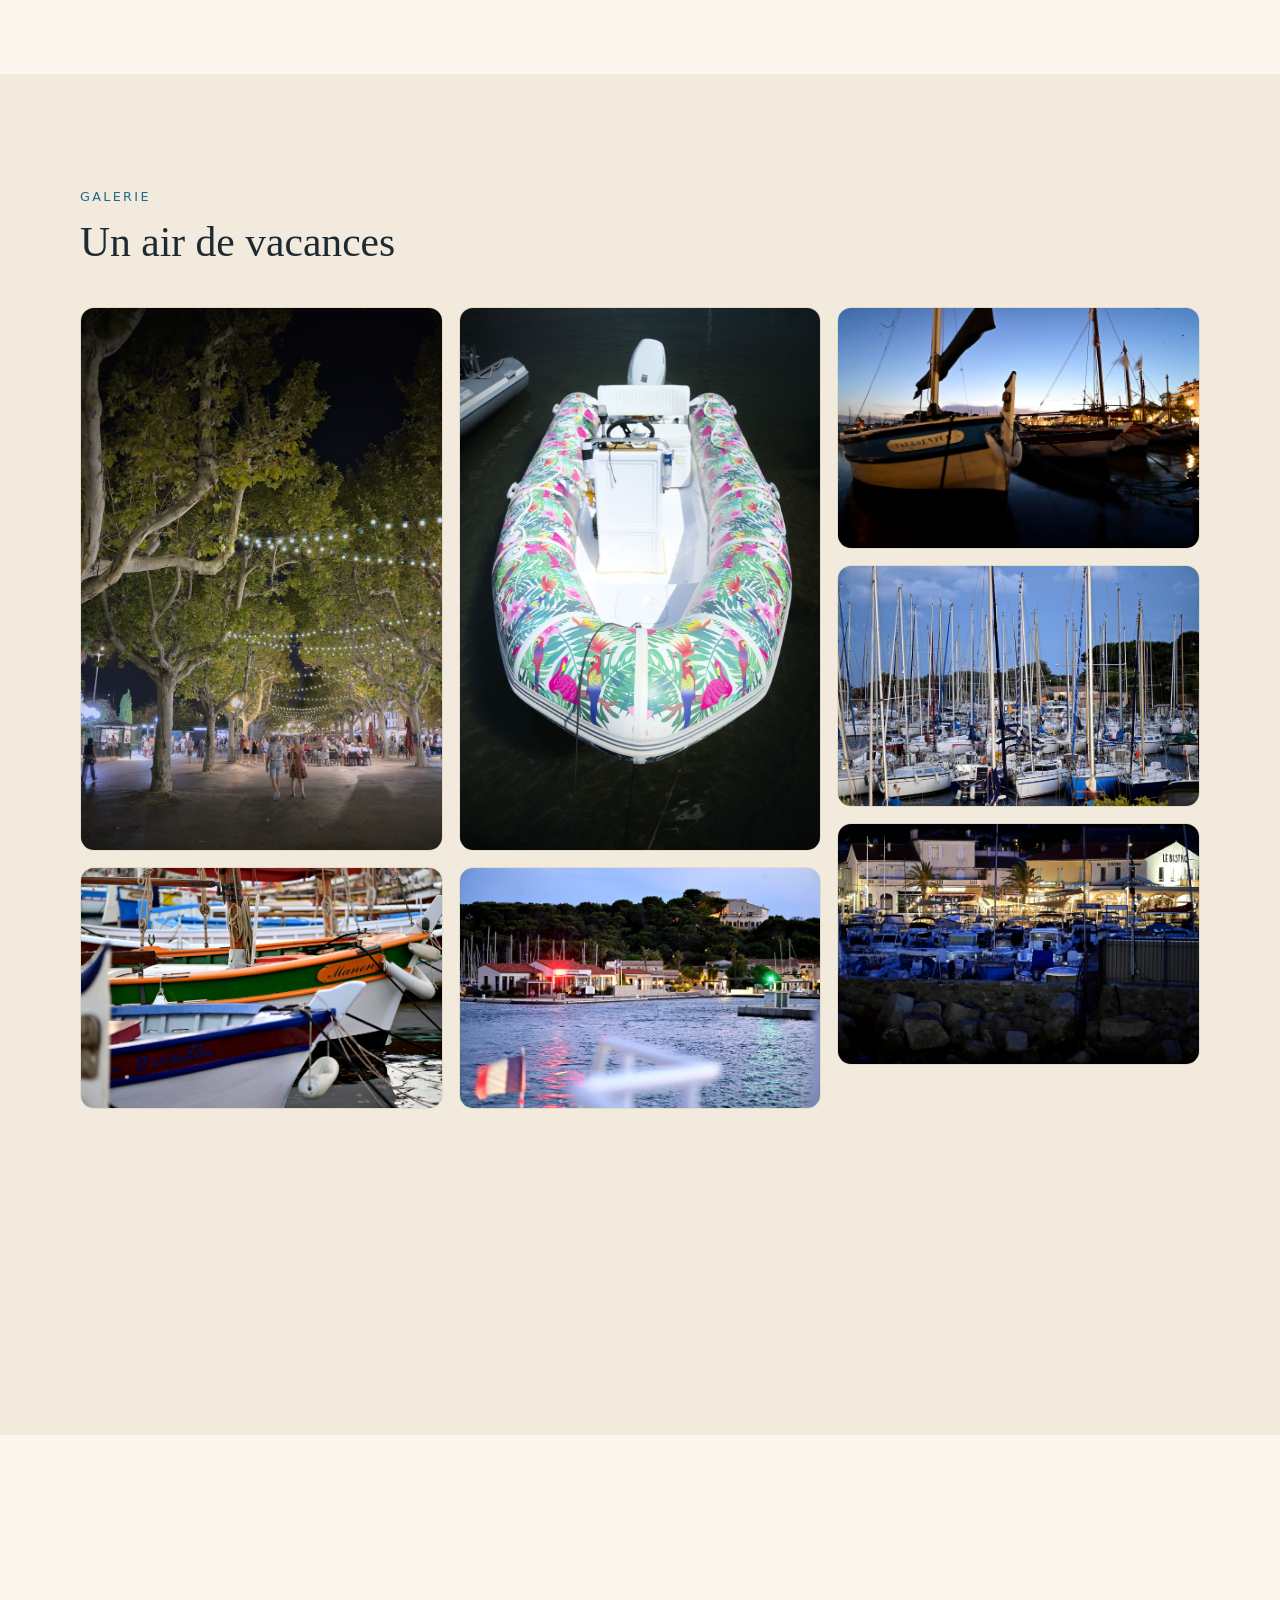
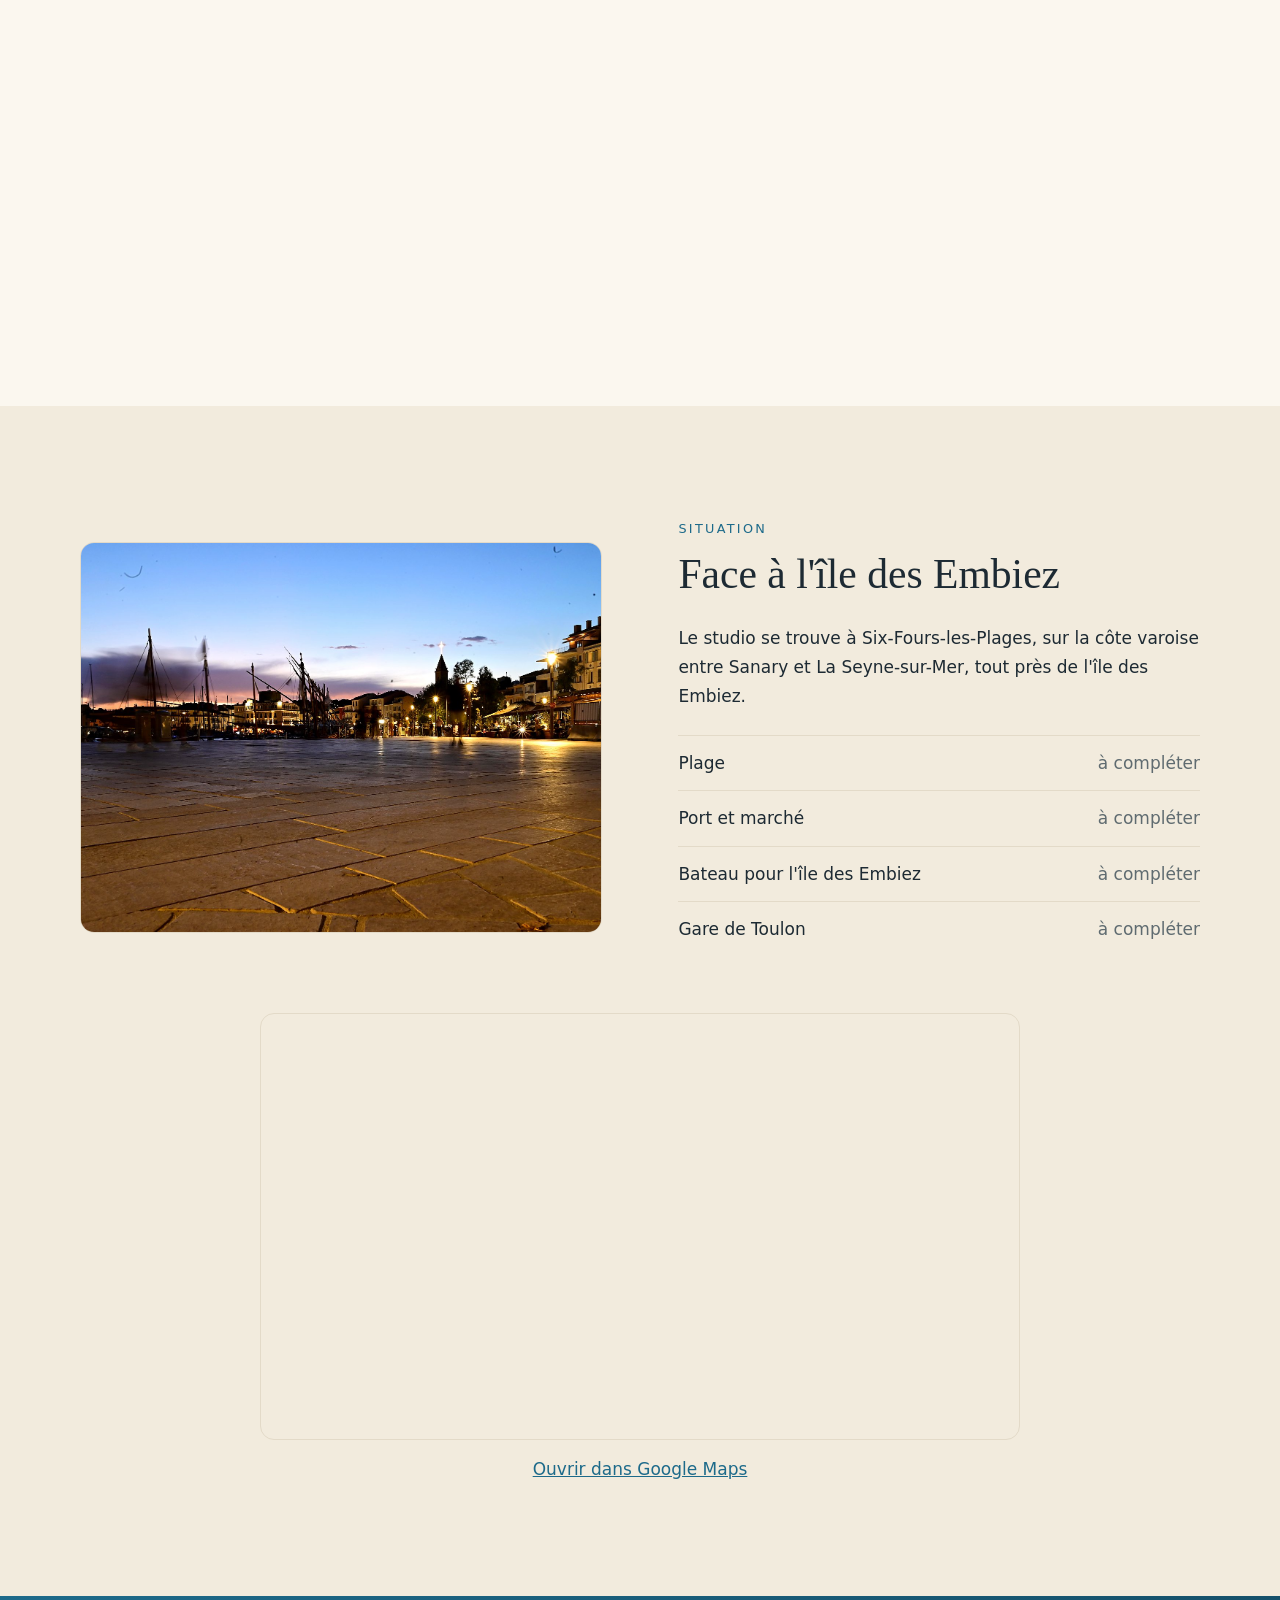
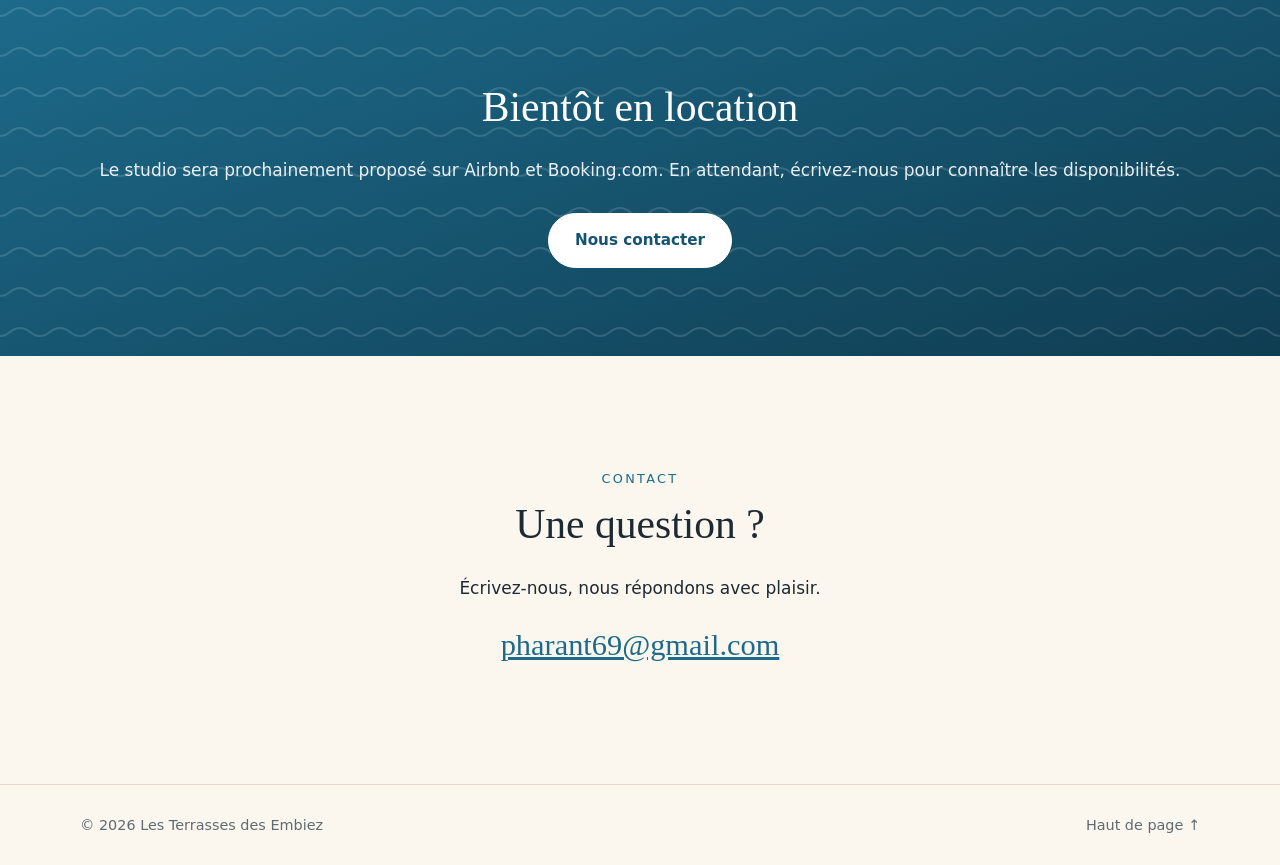
==== commit 66806ecf: "Illustrate the studio mock-up with the 2023 and 2025 Embiez photos New hero, arch, gallery and locat" ====
--- a/index.html
+++ b/index.html
@@ -64,8 +64,8 @@
             <li><strong>1</strong><span>terrasse</span></li>
           </ul>
         </div>
-        <!-- TODO : photo du studio ou de la terrasse -->
-        <figure class="photo photo-arch reveal"><span>Photo du studio à venir</span></figure>
+        <!-- TODO : remplacer par une photo du studio ou de la terrasse -->
+        <figure class="photo photo-arch reveal"><img src="images/pointu-fanions.jpg" alt="Un pointu et ses fanions dans le port, au soleil couchant" width="681" height="1024"></figure>
       </div>
     </section>
 
@@ -76,12 +76,23 @@
           <h2>Un air de vacances</h2>
         </div>
         <!-- TODO : ajouter des photos de l'intérieur et de la terrasse -->
-        <div class="gallery">
-          <figure class="photo wide reveal"><img src="images/baie.jpg" style="object-position: center 80%" alt="La baie et ses voiliers au mouillage, collines en arrière-plan" width="1475" height="1004" loading="lazy"></figure>
-          <figure class="photo tall reveal"><img src="images/platanes.jpg" alt="Platanes illuminés de guirlandes, un soir d'été" width="982" height="1475" loading="lazy"></figure>
-          <figure class="photo wide reveal"><img src="images/port-nuit.jpg" alt="Barques de pêche et filets sur le quai du port, la nuit" width="1475" height="982" loading="lazy"></figure>
-          <figure class="photo reveal"><img src="images/semi-rigide.jpg" alt="Bateau pneumatique aux motifs tropicaux amarré dans le port" width="982" height="1475" loading="lazy"></figure>
-          <figure class="photo wide reveal"><img src="images/soleil.jpg" alt="Le soleil se couche derrière les collines" width="1475" height="918" loading="lazy"></figure>
+        <div class="mosaic">
+          <div class="mosaic-col">
+            <figure class="photo reveal"><img src="images/platanes.jpg" alt="Platanes illuminés de guirlandes, un soir d'été" width="982" height="1475" loading="lazy"></figure>
+            <figure class="photo reveal"><img src="images/pointus.jpg" alt="Pointus colorés amarrés dans le port" width="1600" height="1065" loading="lazy"></figure>
+            <figure class="photo reveal"><img src="images/kiosque.jpg" alt="Le kiosque à musique illuminé à l'heure bleue" width="1600" height="830" loading="lazy"></figure>
+          </div>
+          <div class="mosaic-col">
+            <figure class="photo reveal"><img src="images/semi-rigide.jpg" alt="Bateau pneumatique aux motifs tropicaux amarré dans le port" width="982" height="1475" loading="lazy"></figure>
+            <figure class="photo reveal"><img src="images/port-embiez.jpg" alt="Le port de l'île des Embiez au crépuscule, vu depuis le bateau" width="1600" height="1065" loading="lazy"></figure>
+            <figure class="photo reveal"><img src="images/ilots-phare.jpg" alt="Pins, îlots et petit phare au large" width="1600" height="714" loading="lazy"></figure>
+          </div>
+          <div class="mosaic-col">
+            <figure class="photo reveal"><img src="images/pointu-crepuscule.jpg" alt="Un pointu au crépuscule, les quais illuminés derrière" width="1600" height="1065" loading="lazy"></figure>
+            <figure class="photo reveal"><img src="images/marina.jpg" alt="Les mâts des voiliers de la marina sous le ciel bleu" width="1600" height="1065" loading="lazy"></figure>
+            <figure class="photo reveal"><img src="images/port-bistro.jpg" alt="Le port et ses terrasses, la nuit" width="1600" height="1065" loading="lazy"></figure>
+            <figure class="photo reveal"><img src="images/front-de-mer.jpg" alt="Le front de mer illuminé à la tombée de la nuit, vu depuis la mer" width="1600" height="1065" loading="lazy"></figure>
+          </div>
         </div>
       </div>
     </section>
@@ -106,7 +117,7 @@
 
     <section id="situation" class="section section-alt">
       <div class="container split">
-        <figure class="photo reveal"><img src="images/coucher-soleil.jpg" alt="Coucher de soleil sur la baie et les voiliers au mouillage" width="1475" height="981" loading="lazy"></figure>
+        <figure class="photo reveal"><img src="images/quai.jpg" alt="Les quais du port au crépuscule, voiliers et clocher au loin" width="1600" height="1065" loading="lazy"></figure>
         <div class="reveal">
           <p class="eyebrow">Situation</p>
           <h2>Face à l'île des Embiez</h2>
--- a/css/style.css
+++ b/css/style.css
@@ -11,7 +11,7 @@
   --header-bg: rgba(251, 247, 239, 0.88);
 
   /* Photo d'accueil (`none` pour revenir au dégradé seul) */
-  --hero-photo: url("../images/voiliers.jpg");
+  --hero-photo: url("../images/vue-mer.jpg");
 
   --serif: "Iowan Old Style", "Palatino Linotype", Palatino, "Book Antiqua", Georgia, serif;
   --sans: system-ui, -apple-system, "Segoe UI", Roboto, "Helvetica Neue", Arial, sans-serif;
@@ -201,6 +201,13 @@
   .gallery .tall { grid-row: auto; }
   .gallery .photo img { height: auto; }
 }
+
+/* Mosaïque : chaque photo garde ses proportions, sans recadrage */
+.mosaic { display: grid; grid-template-columns: repeat(3, 1fr); gap: 1rem; align-items: start; }
+.mosaic-col { display: flex; flex-direction: column; gap: 1rem; }
+.mosaic .photo { display: block; aspect-ratio: auto; }
+.mosaic .photo img { height: auto; }
+@media (max-width: 820px) { .mosaic { grid-template-columns: 1fr; } }
 
 .around { display: grid; grid-template-columns: repeat(4, 1fr); gap: 1rem; margin-top: clamp(2rem, 5vw, 3.5rem); }
 @media (max-width: 820px) { .around { grid-template-columns: repeat(2, 1fr); } }
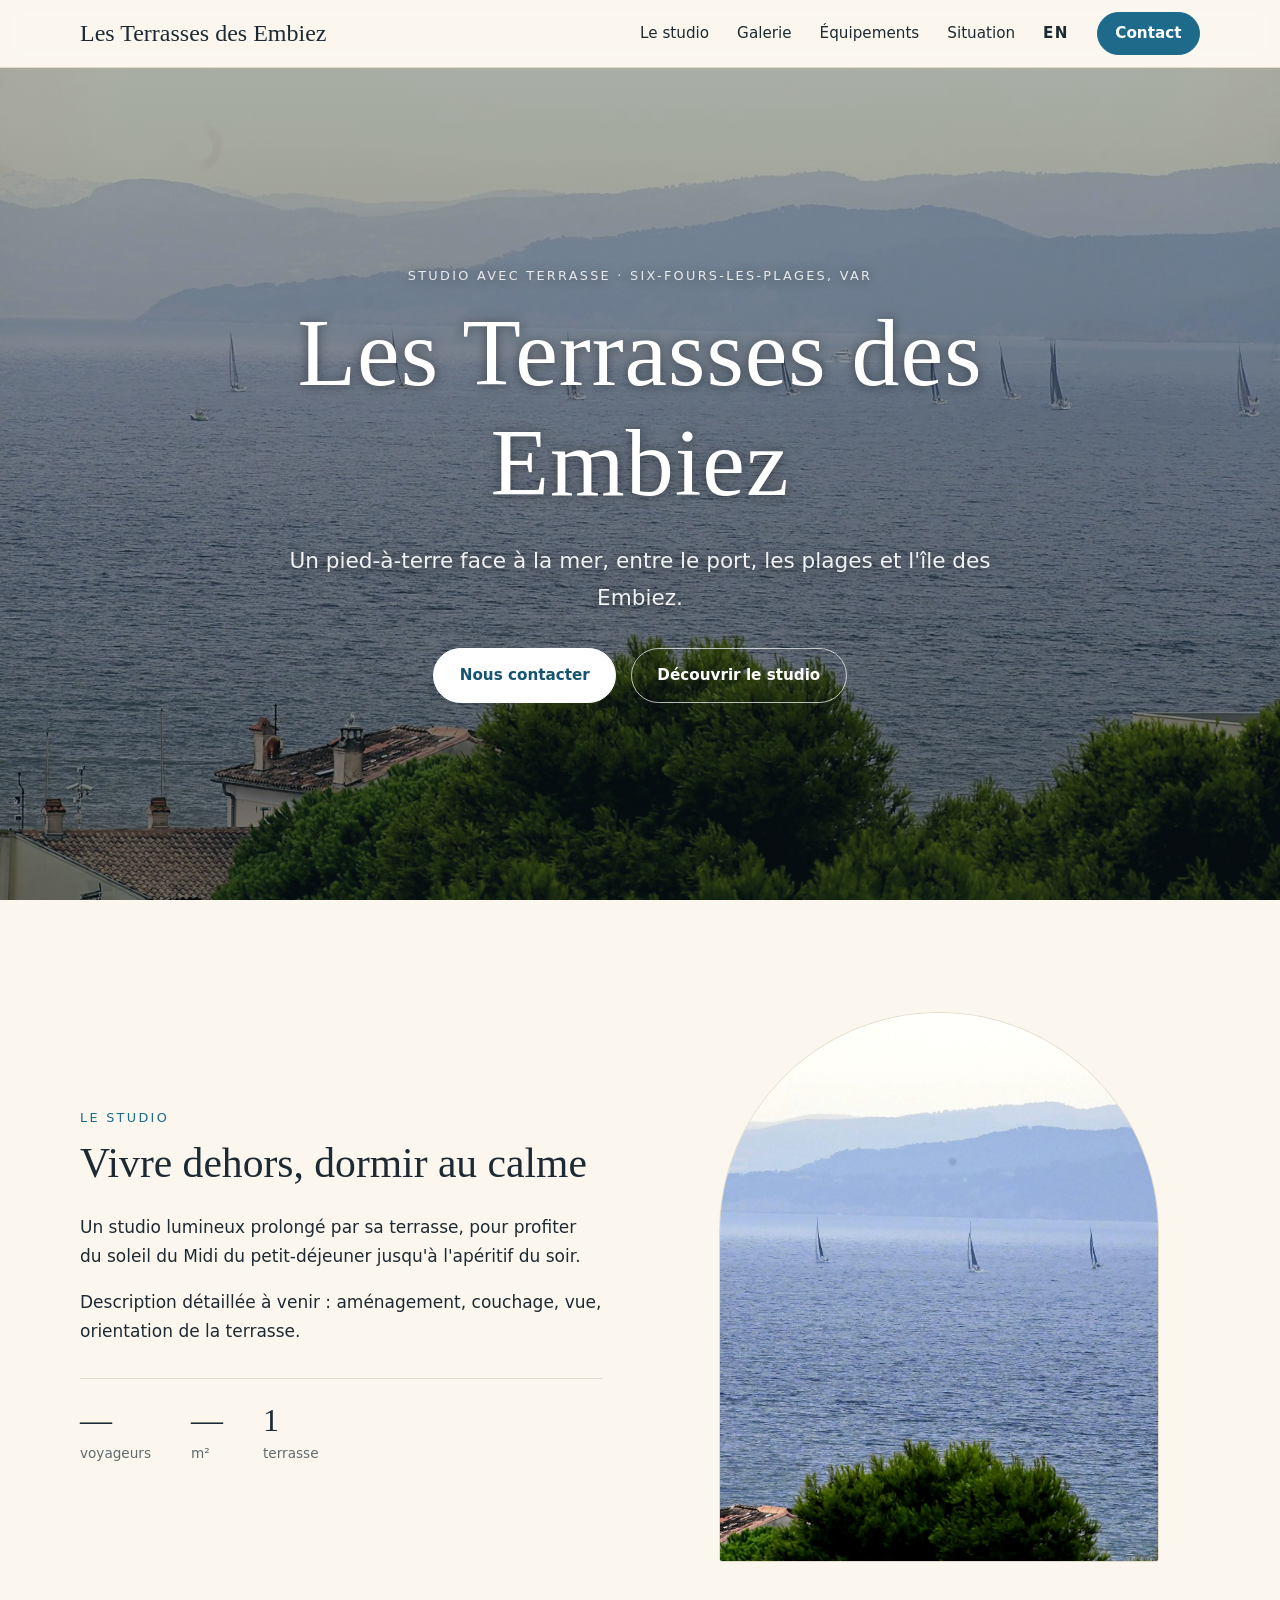
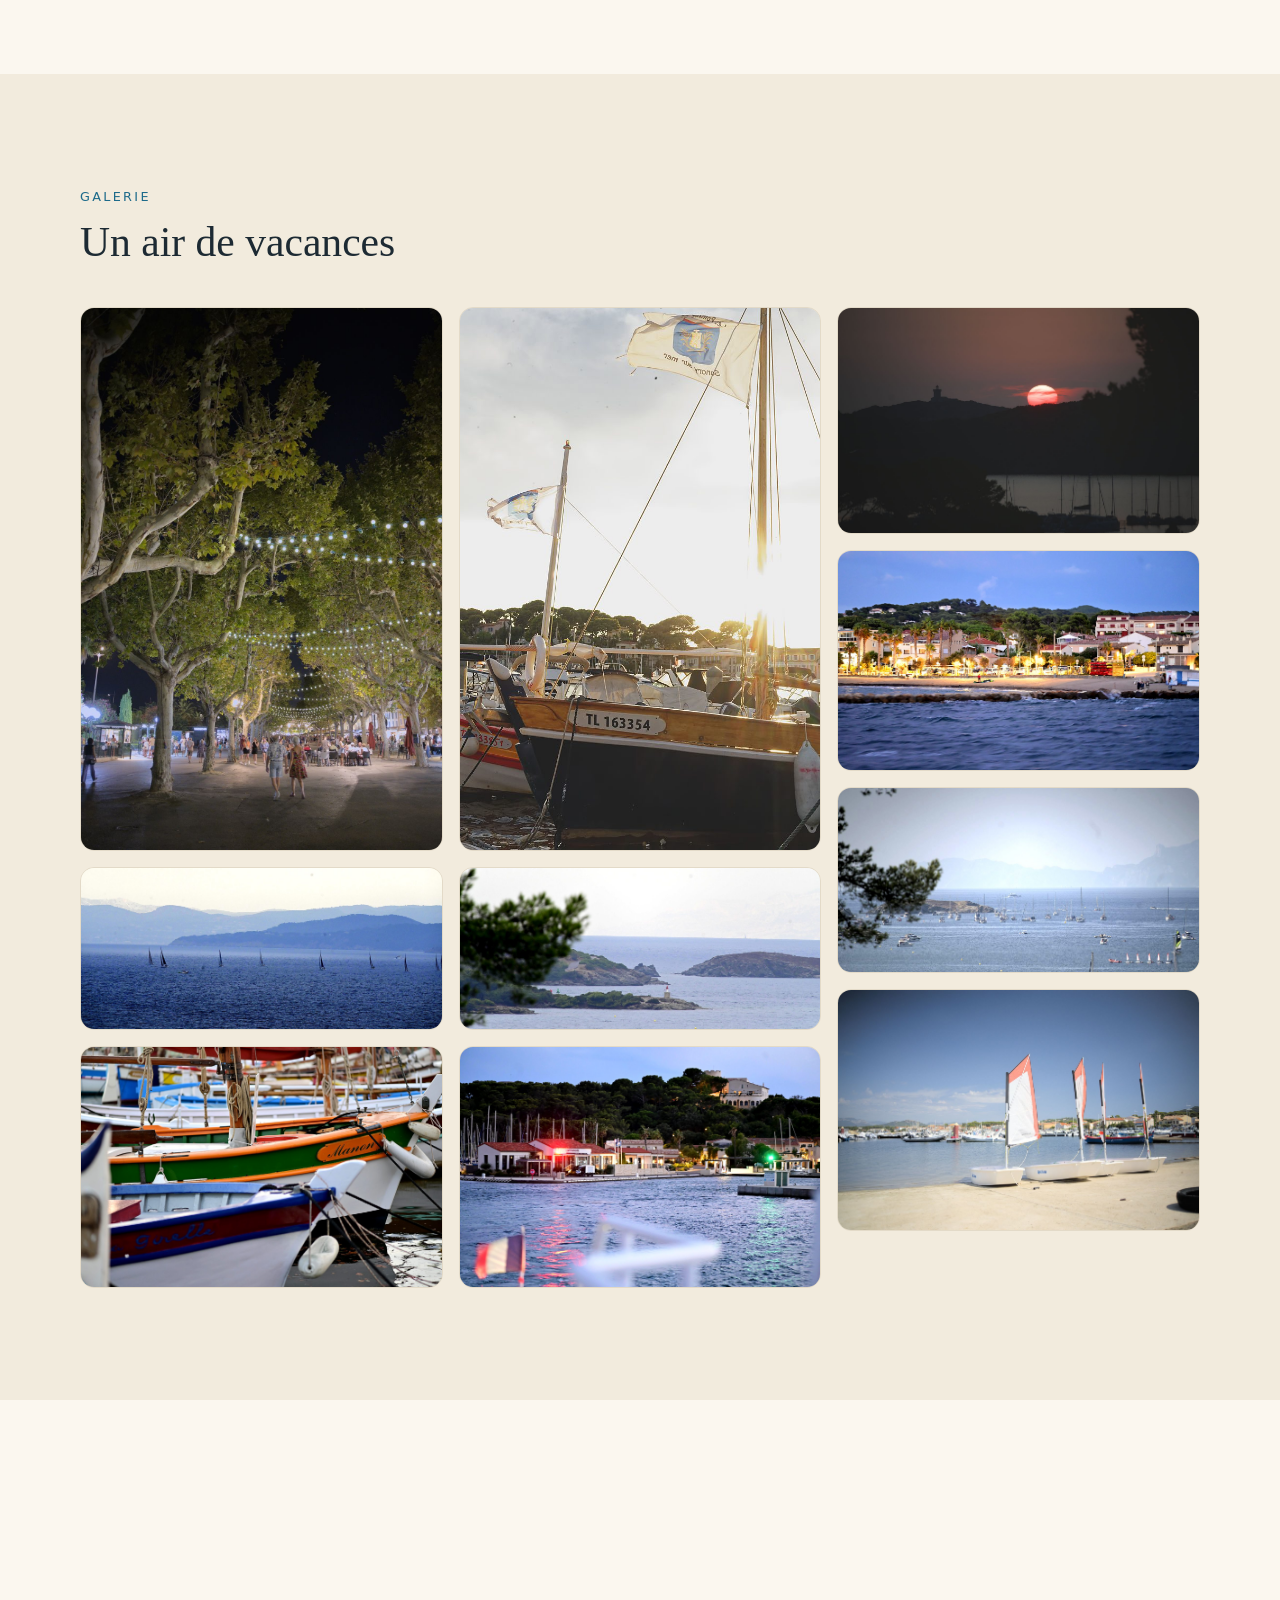
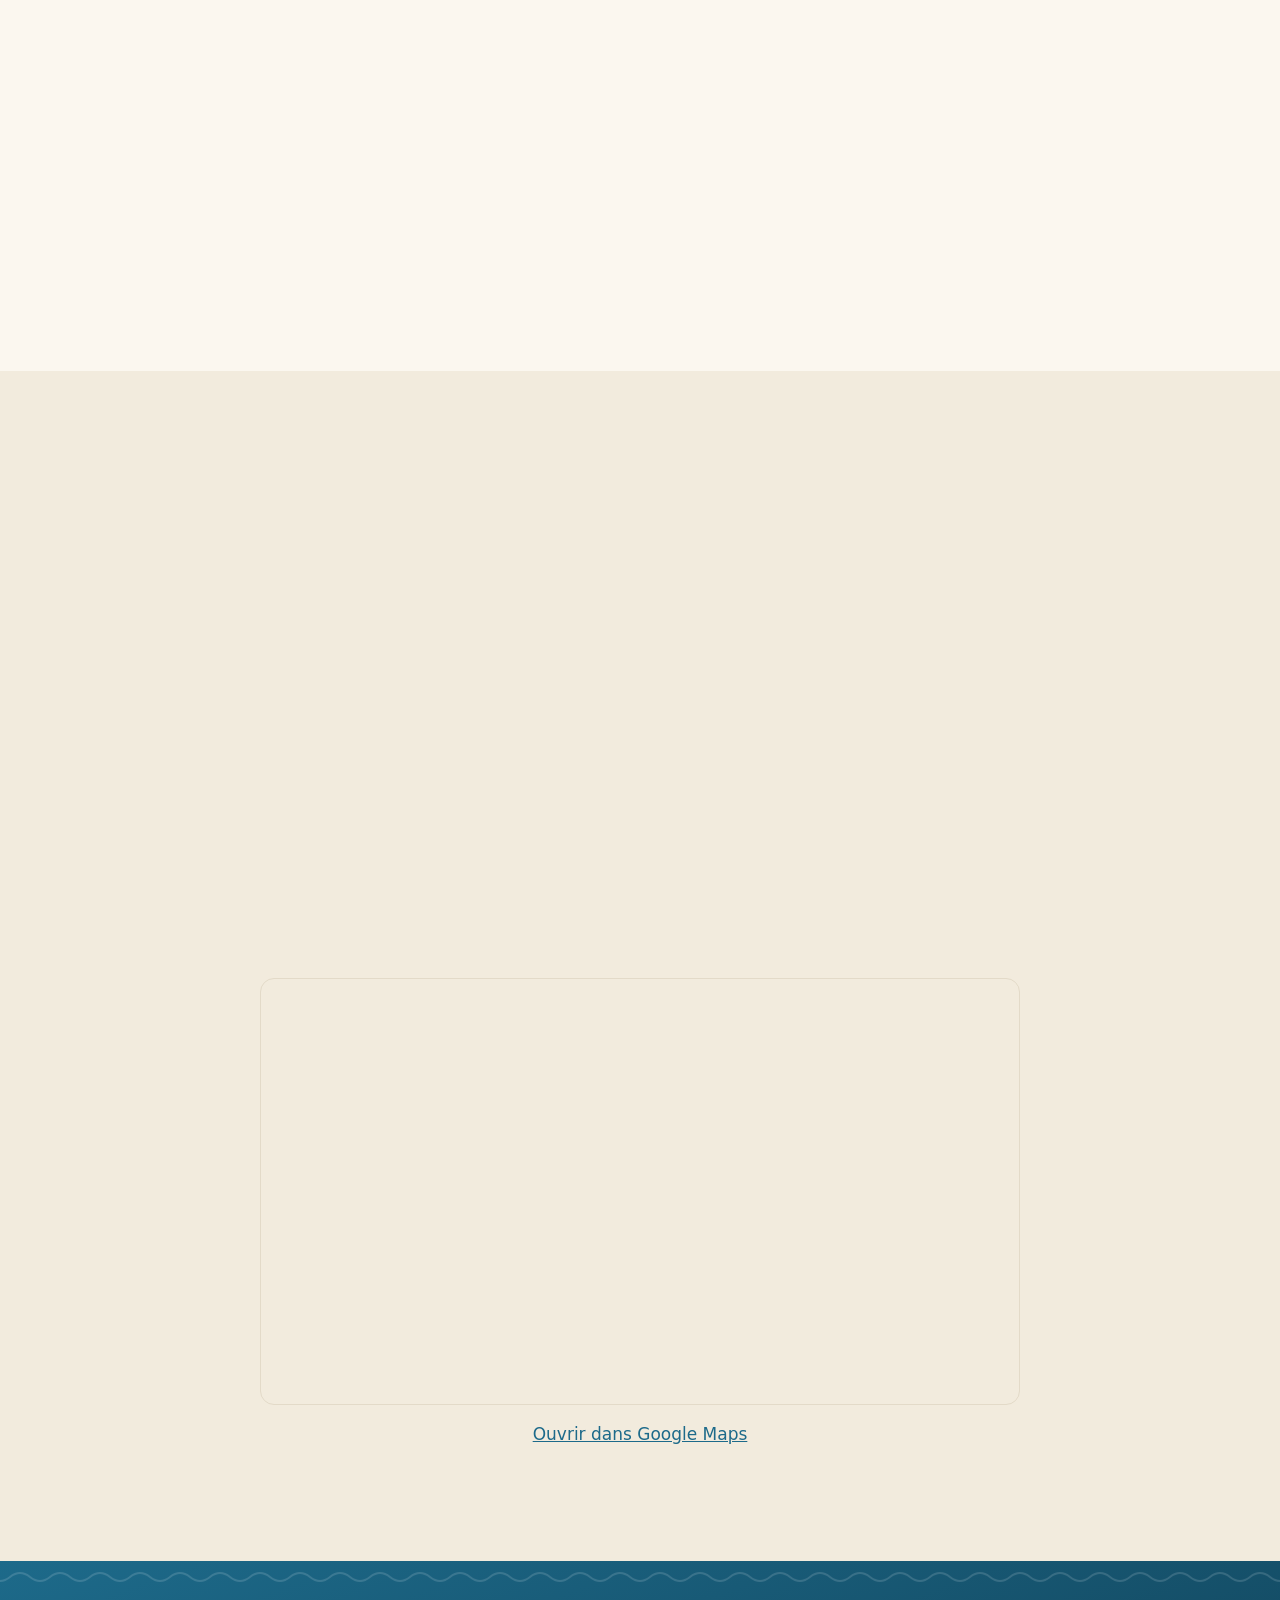
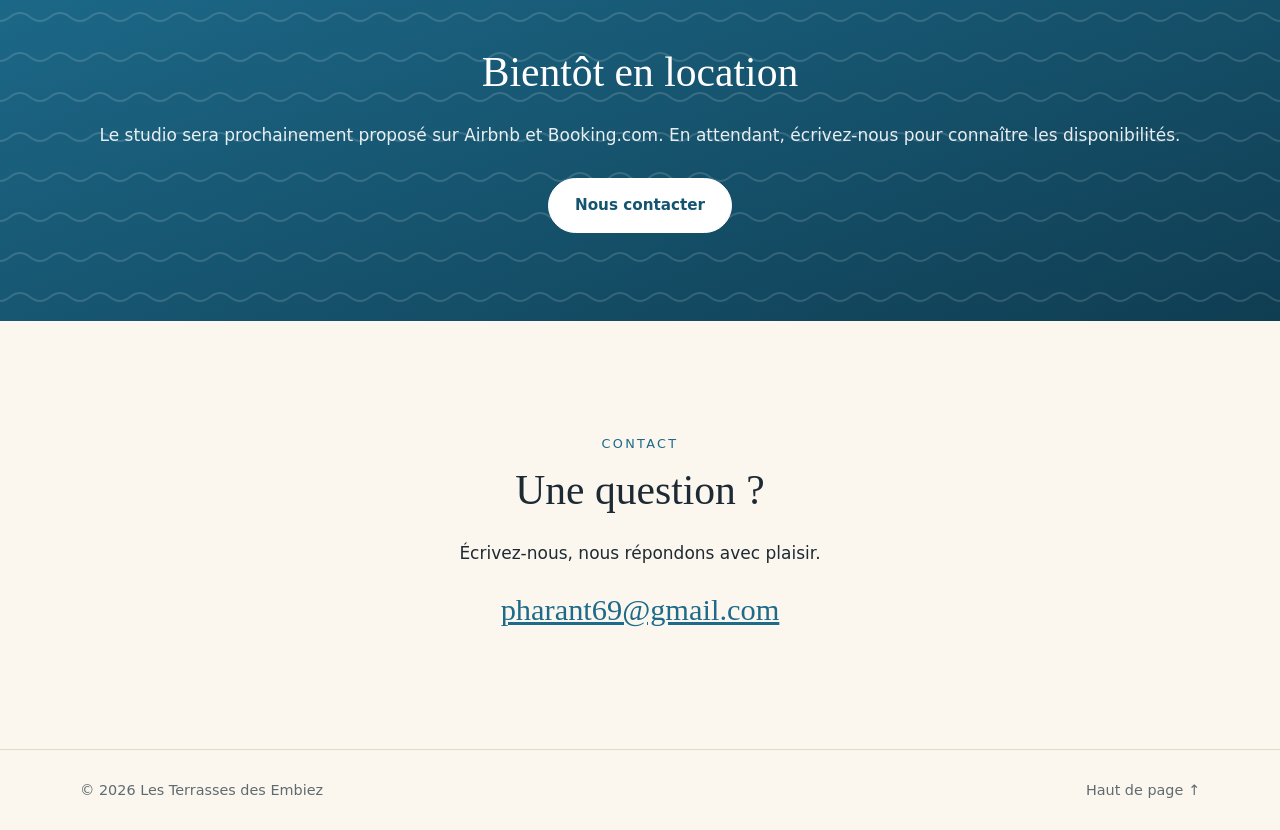
==== commit 3761ee92: "Show more sea and fewer boats in the studio mock-up Bring back the 2024 sunset for the location sect" ====
--- a/index.html
+++ b/index.html
@@ -65,7 +65,7 @@
           </ul>
         </div>
         <!-- TODO : remplacer par une photo du studio ou de la terrasse -->
-        <figure class="photo photo-arch reveal"><img src="images/pointu-fanions.jpg" alt="Un pointu et ses fanions dans le port, au soleil couchant" width="681" height="1024"></figure>
+        <figure class="photo photo-arch reveal"><img src="images/mer-pins.jpg" alt="La mer et les voiliers vus depuis les hauteurs, au-dessus des pins" width="1448" height="1600"></figure>
       </div>
     </section>
 
@@ -79,19 +79,19 @@
         <div class="mosaic">
           <div class="mosaic-col">
             <figure class="photo reveal"><img src="images/platanes.jpg" alt="Platanes illuminés de guirlandes, un soir d'été" width="982" height="1475" loading="lazy"></figure>
+            <figure class="photo reveal"><img src="images/regate.jpg" alt="Une régate sur la mer, collines bleues à l'horizon" width="1600" height="713" loading="lazy"></figure>
             <figure class="photo reveal"><img src="images/pointus.jpg" alt="Pointus colorés amarrés dans le port" width="1600" height="1065" loading="lazy"></figure>
-            <figure class="photo reveal"><img src="images/kiosque.jpg" alt="Le kiosque à musique illuminé à l'heure bleue" width="1600" height="830" loading="lazy"></figure>
           </div>
           <div class="mosaic-col">
-            <figure class="photo reveal"><img src="images/semi-rigide.jpg" alt="Bateau pneumatique aux motifs tropicaux amarré dans le port" width="982" height="1475" loading="lazy"></figure>
+            <figure class="photo reveal"><img src="images/pointu-fanions.jpg" alt="Un pointu et ses fanions dans le port, au soleil couchant" width="681" height="1024" loading="lazy"></figure>
+            <figure class="photo reveal"><img src="images/ilots-phare.jpg" alt="Pins, îlots et petit phare au large" width="1600" height="714" loading="lazy"></figure>
             <figure class="photo reveal"><img src="images/port-embiez.jpg" alt="Le port de l'île des Embiez au crépuscule, vu depuis le bateau" width="1600" height="1065" loading="lazy"></figure>
-            <figure class="photo reveal"><img src="images/ilots-phare.jpg" alt="Pins, îlots et petit phare au large" width="1600" height="714" loading="lazy"></figure>
           </div>
           <div class="mosaic-col">
-            <figure class="photo reveal"><img src="images/pointu-crepuscule.jpg" alt="Un pointu au crépuscule, les quais illuminés derrière" width="1600" height="1065" loading="lazy"></figure>
-            <figure class="photo reveal"><img src="images/marina.jpg" alt="Les mâts des voiliers de la marina sous le ciel bleu" width="1600" height="1065" loading="lazy"></figure>
-            <figure class="photo reveal"><img src="images/port-bistro.jpg" alt="Le port et ses terrasses, la nuit" width="1600" height="1065" loading="lazy"></figure>
-            <figure class="photo reveal"><img src="images/front-de-mer.jpg" alt="Le front de mer illuminé à la tombée de la nuit, vu depuis la mer" width="1600" height="1065" loading="lazy"></figure>
+            <figure class="photo reveal"><img src="images/soleil.jpg" alt="Le soleil se couche derrière la colline et sa tour" width="1475" height="918" loading="lazy"></figure>
+            <figure class="photo reveal"><img src="images/front-de-mer.jpg" alt="Le front de mer illuminé à la tombée de la nuit, vu depuis la mer" width="1600" height="974" loading="lazy"></figure>
+            <figure class="photo reveal"><img src="images/baie.jpg" alt="La baie et ses bateaux au mouillage, sous les pins" width="1475" height="753" loading="lazy"></figure>
+            <figure class="photo reveal"><img src="images/voiliers.jpg" alt="Petits voiliers d'école tirés sur la plage, au bord de l'eau" width="1475" height="982" loading="lazy"></figure>
           </div>
         </div>
       </div>
@@ -117,7 +117,7 @@
 
     <section id="situation" class="section section-alt">
       <div class="container split">
-        <figure class="photo reveal"><img src="images/quai.jpg" alt="Les quais du port au crépuscule, voiliers et clocher au loin" width="1600" height="1065" loading="lazy"></figure>
+        <figure class="photo reveal"><img src="images/coucher-soleil.jpg" alt="Coucher de soleil sur la baie et les voiliers au mouillage" width="1475" height="981" loading="lazy"></figure>
         <div class="reveal">
           <p class="eyebrow">Situation</p>
           <h2>Face à l'île des Embiez</h2>
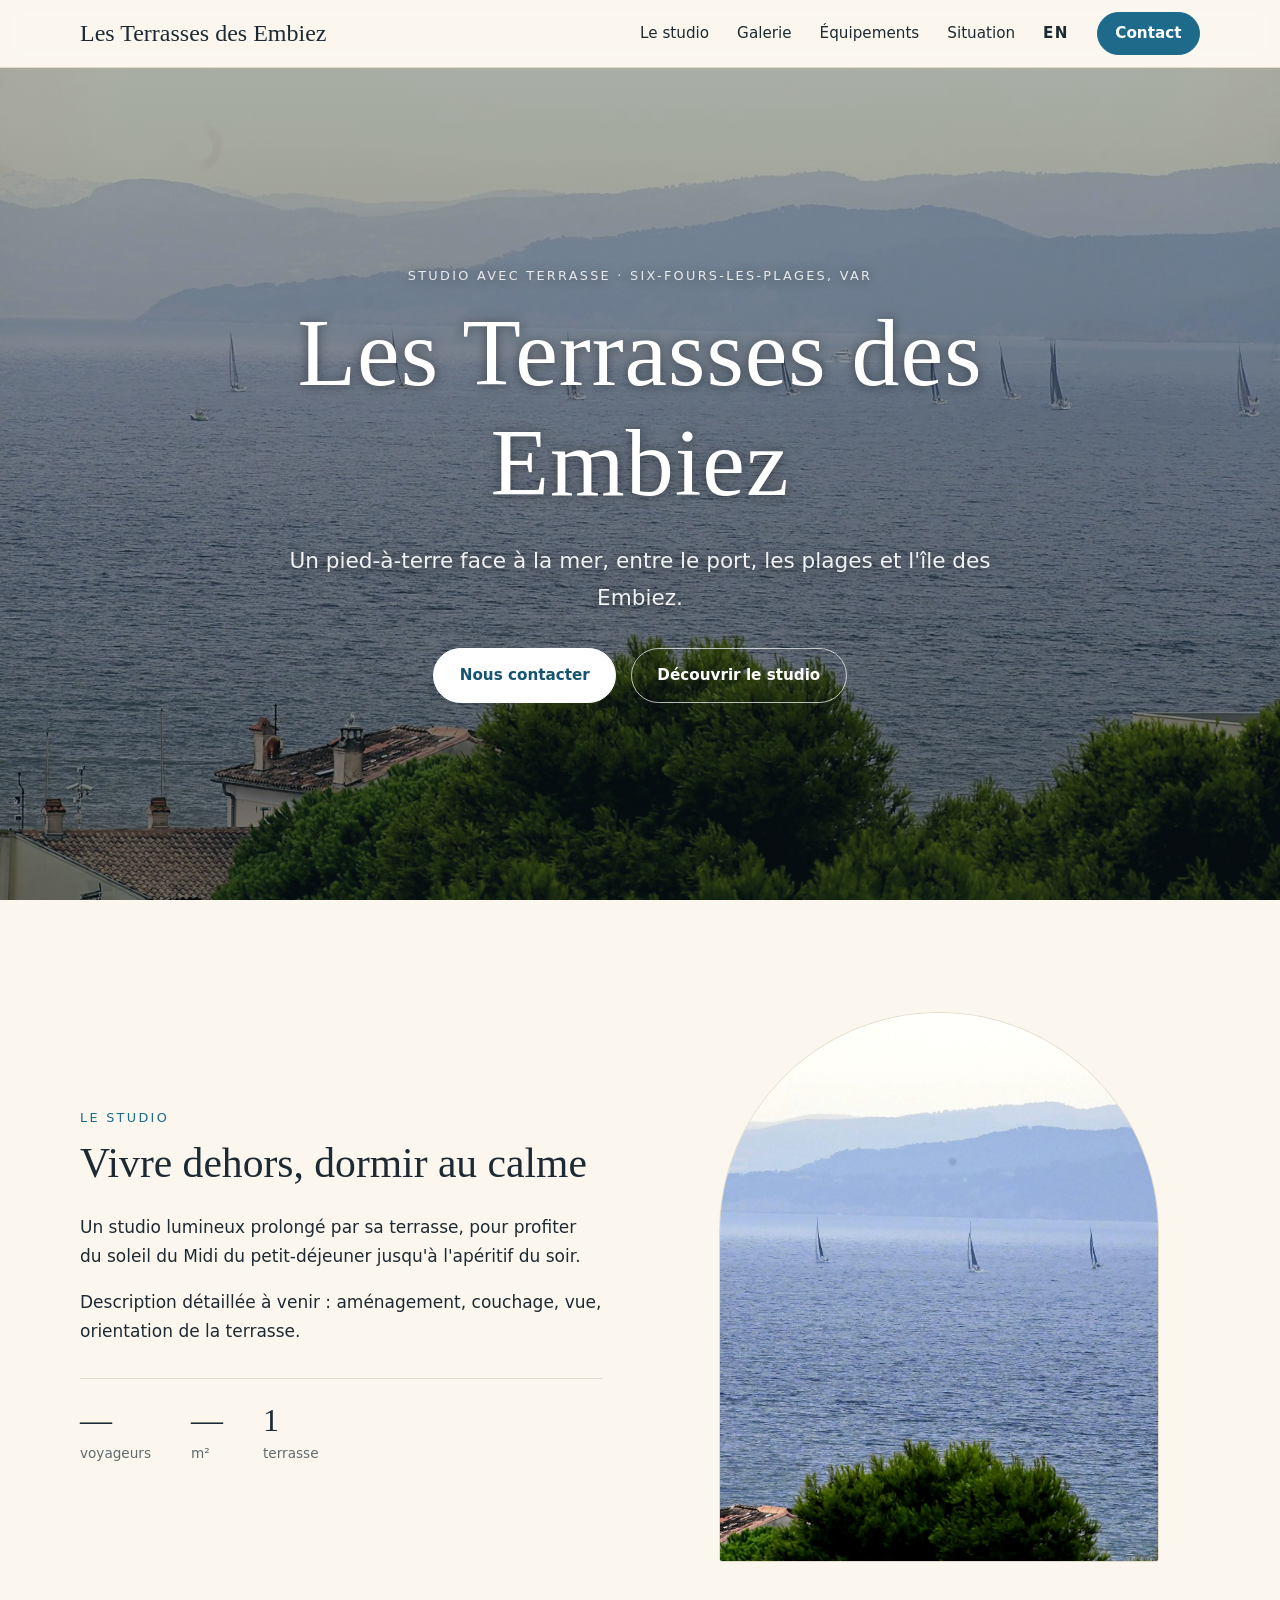
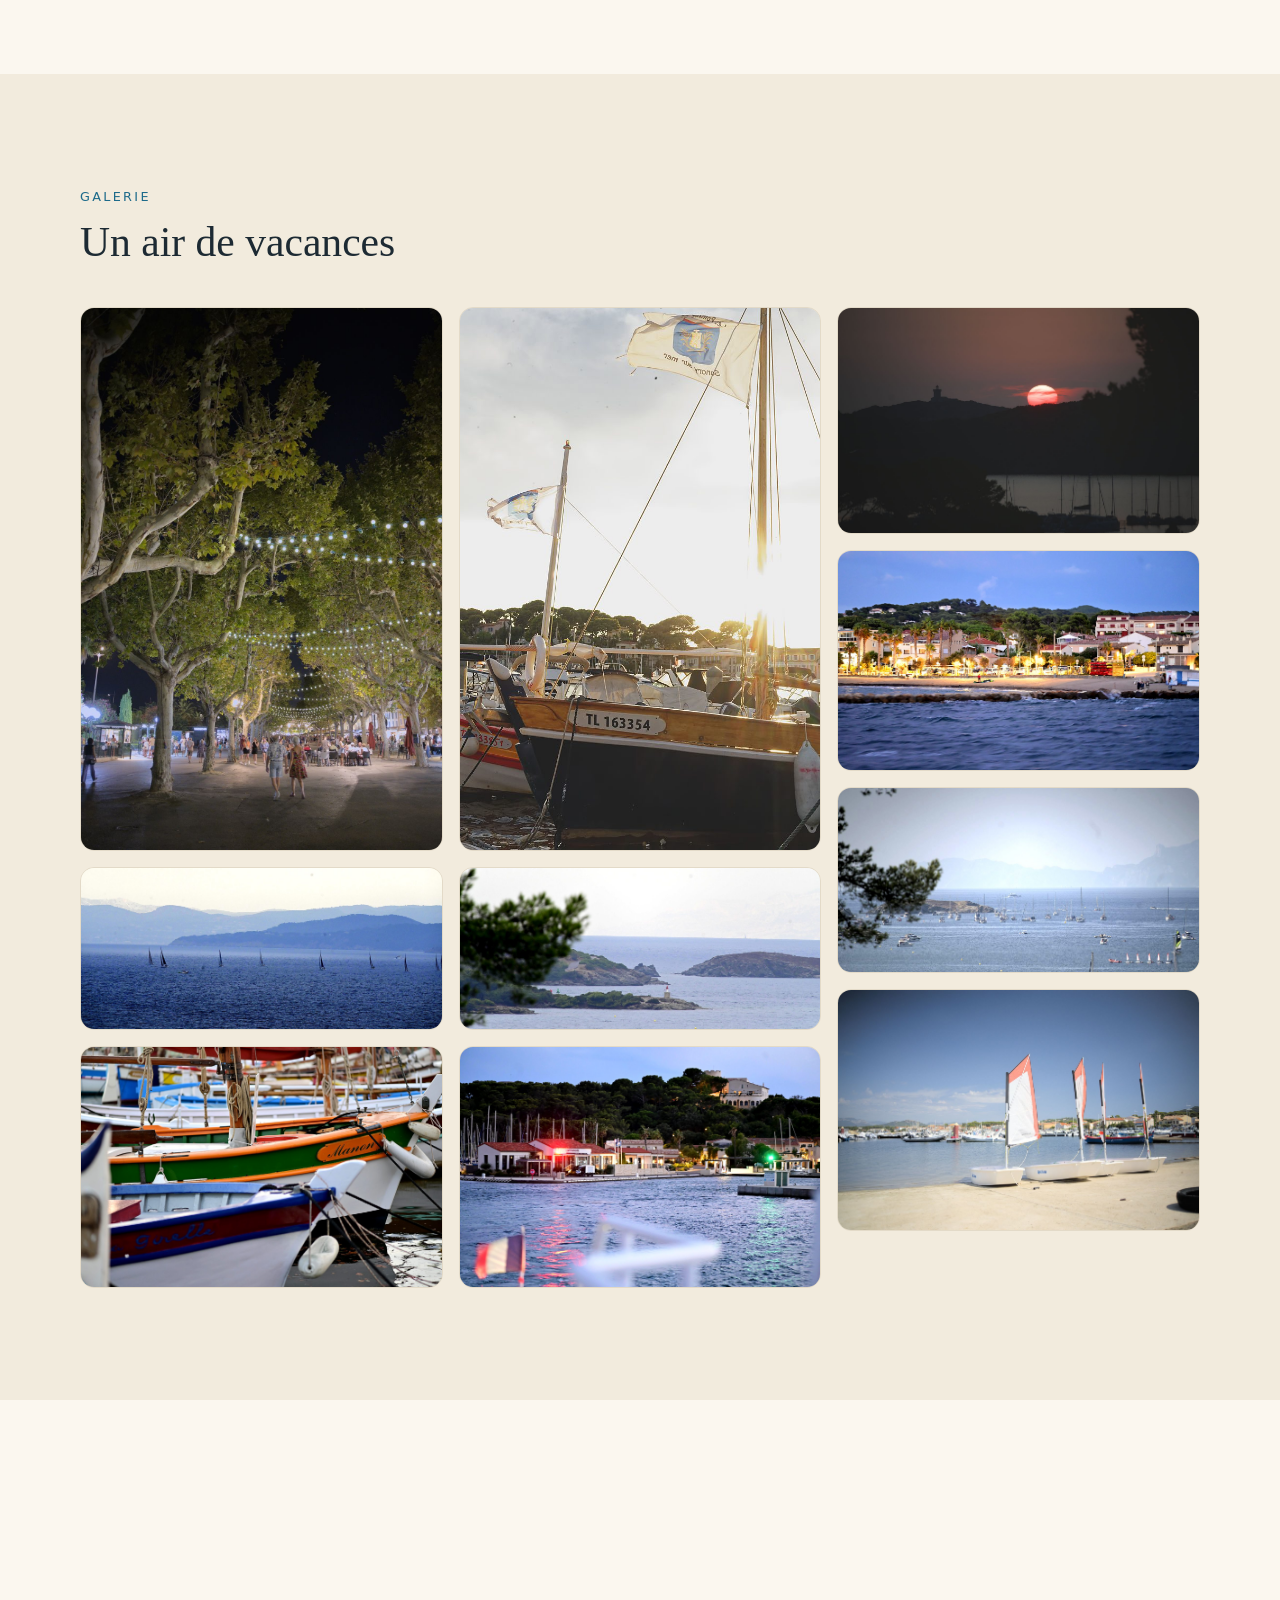
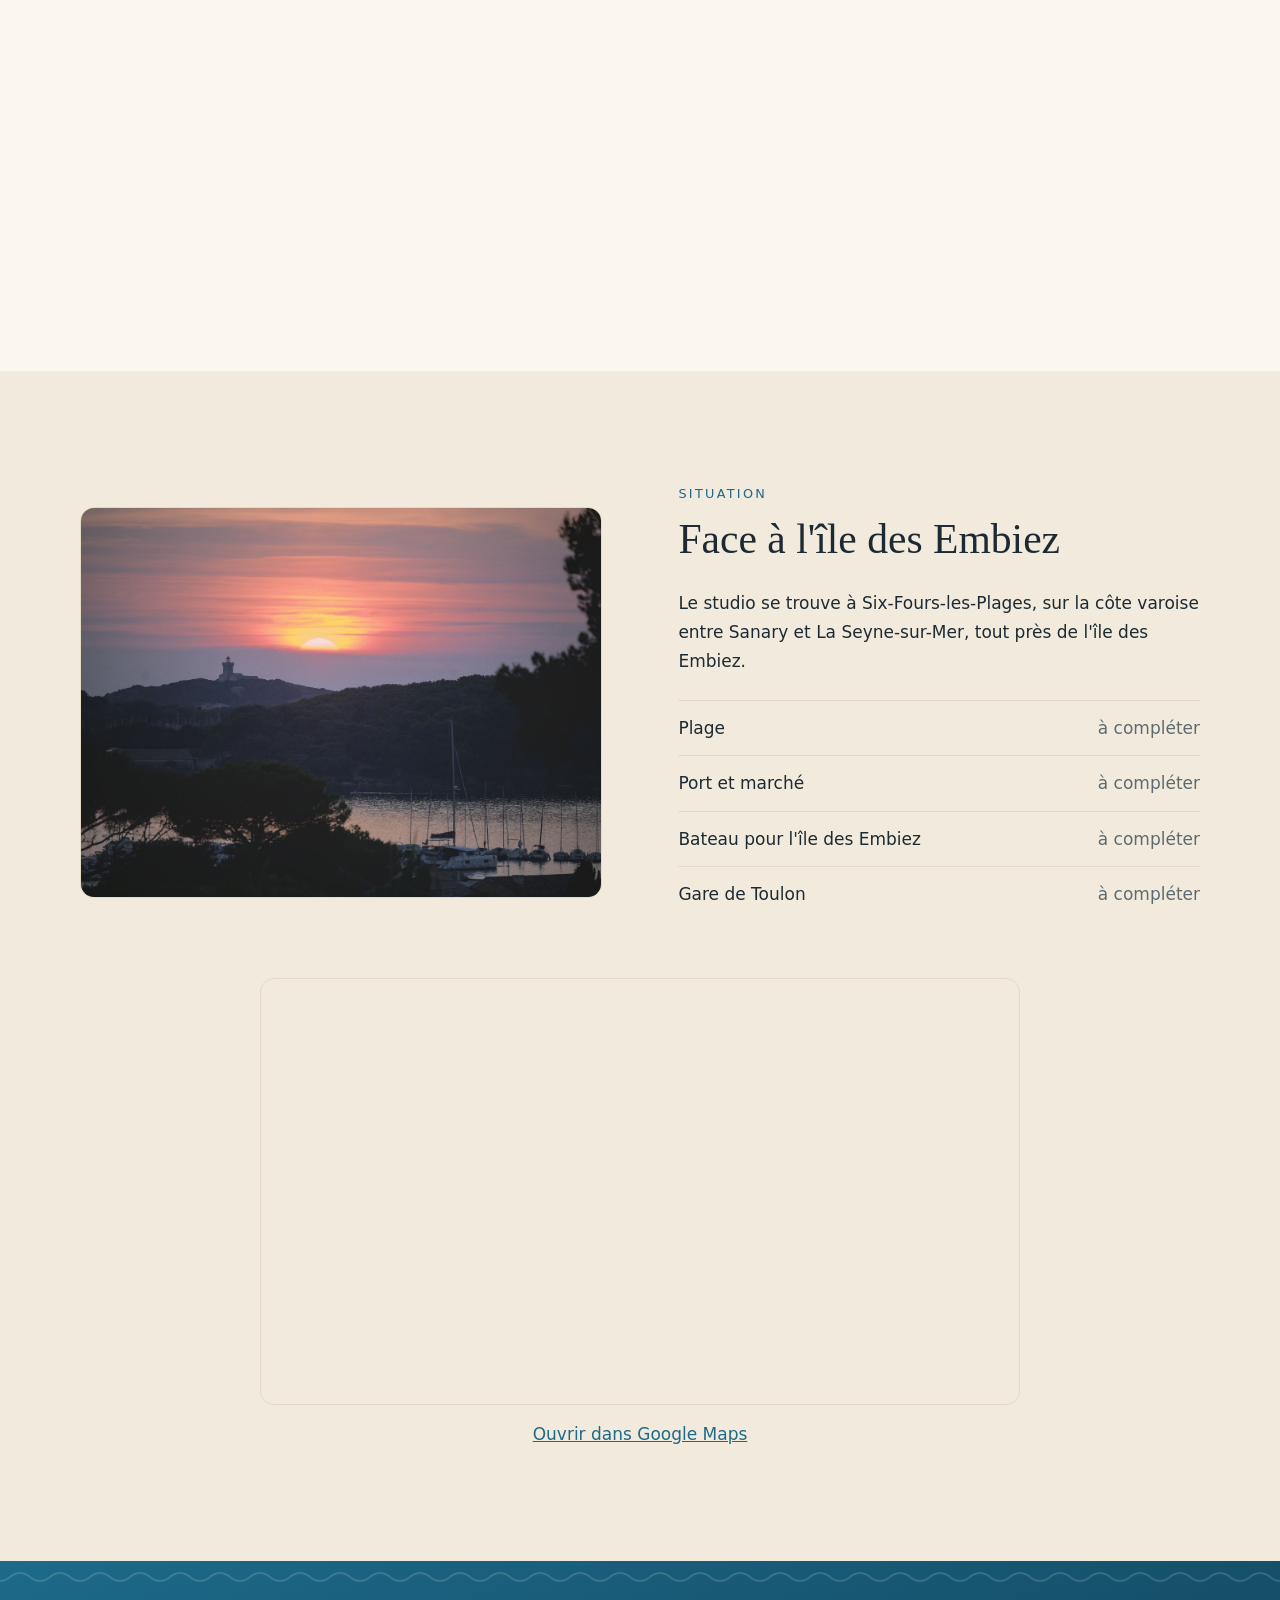
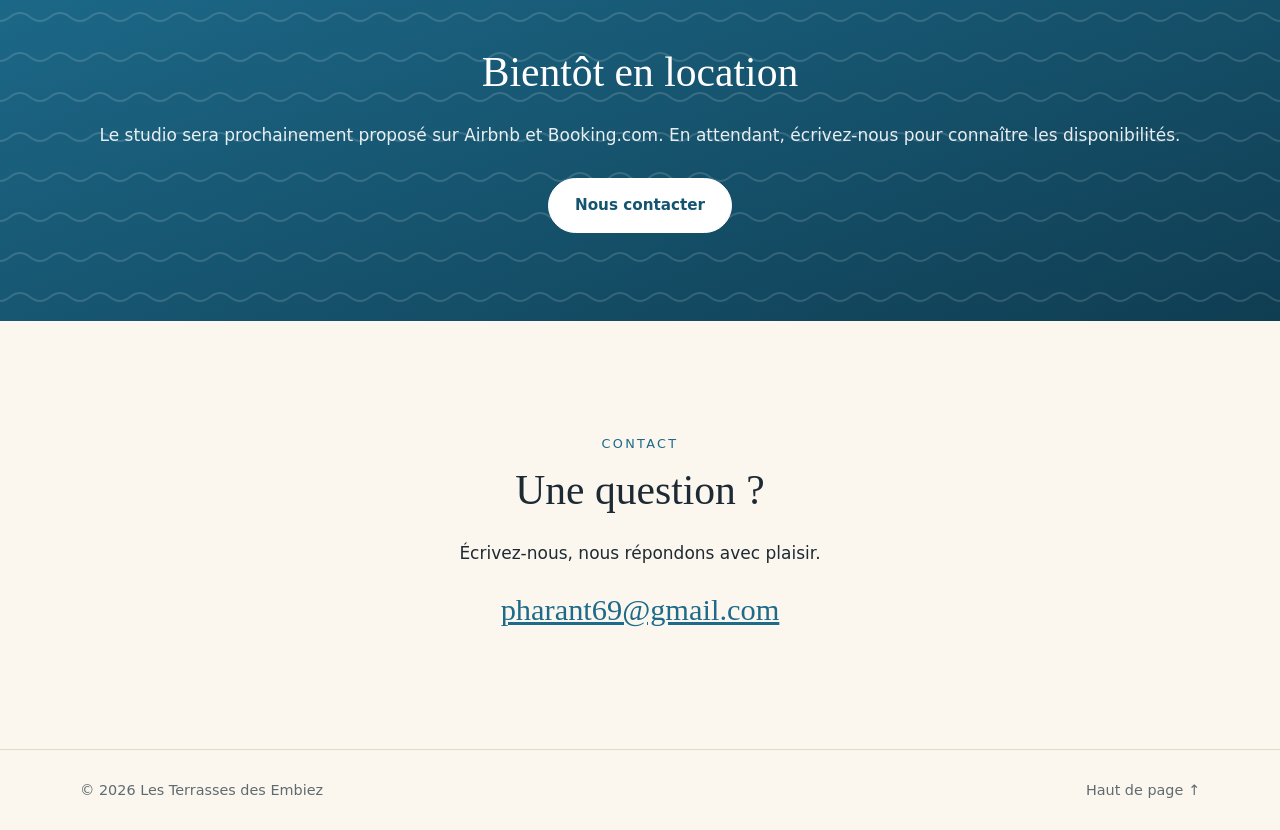
==== commit 5928a2bd: "Name the Île des Embiez tower in the sunset captions Co-Authored-By: Claude Opus 5.5 <noreply@anthro" ====
--- a/index.html
+++ b/index.html
@@ -88,7 +88,7 @@
             <figure class="photo reveal"><img src="images/port-embiez.jpg" alt="Le port de l'île des Embiez au crépuscule, vu depuis le bateau" width="1600" height="1065" loading="lazy"></figure>
           </div>
           <div class="mosaic-col">
-            <figure class="photo reveal"><img src="images/soleil.jpg" alt="Le soleil se couche derrière la colline et sa tour" width="1475" height="918" loading="lazy"></figure>
+            <figure class="photo reveal"><img src="images/soleil.jpg" alt="Le soleil se couche derrière la tour de l'île des Embiez" width="1475" height="918" loading="lazy"></figure>
             <figure class="photo reveal"><img src="images/front-de-mer.jpg" alt="Le front de mer illuminé à la tombée de la nuit, vu depuis la mer" width="1600" height="974" loading="lazy"></figure>
             <figure class="photo reveal"><img src="images/baie.jpg" alt="La baie et ses bateaux au mouillage, sous les pins" width="1475" height="753" loading="lazy"></figure>
             <figure class="photo reveal"><img src="images/voiliers.jpg" alt="Petits voiliers d'école tirés sur la plage, au bord de l'eau" width="1475" height="982" loading="lazy"></figure>
@@ -117,7 +117,7 @@
 
     <section id="situation" class="section section-alt">
       <div class="container split">
-        <figure class="photo reveal"><img src="images/coucher-soleil.jpg" alt="Coucher de soleil sur la baie et les voiliers au mouillage" width="1475" height="981" loading="lazy"></figure>
+        <figure class="photo reveal"><img src="images/coucher-soleil.jpg" alt="Coucher de soleil sur l'île des Embiez et sa tour, voiliers au mouillage" width="1475" height="981" loading="lazy"></figure>
         <div class="reveal">
           <p class="eyebrow">Situation</p>
           <h2>Face à l'île des Embiez</h2>
